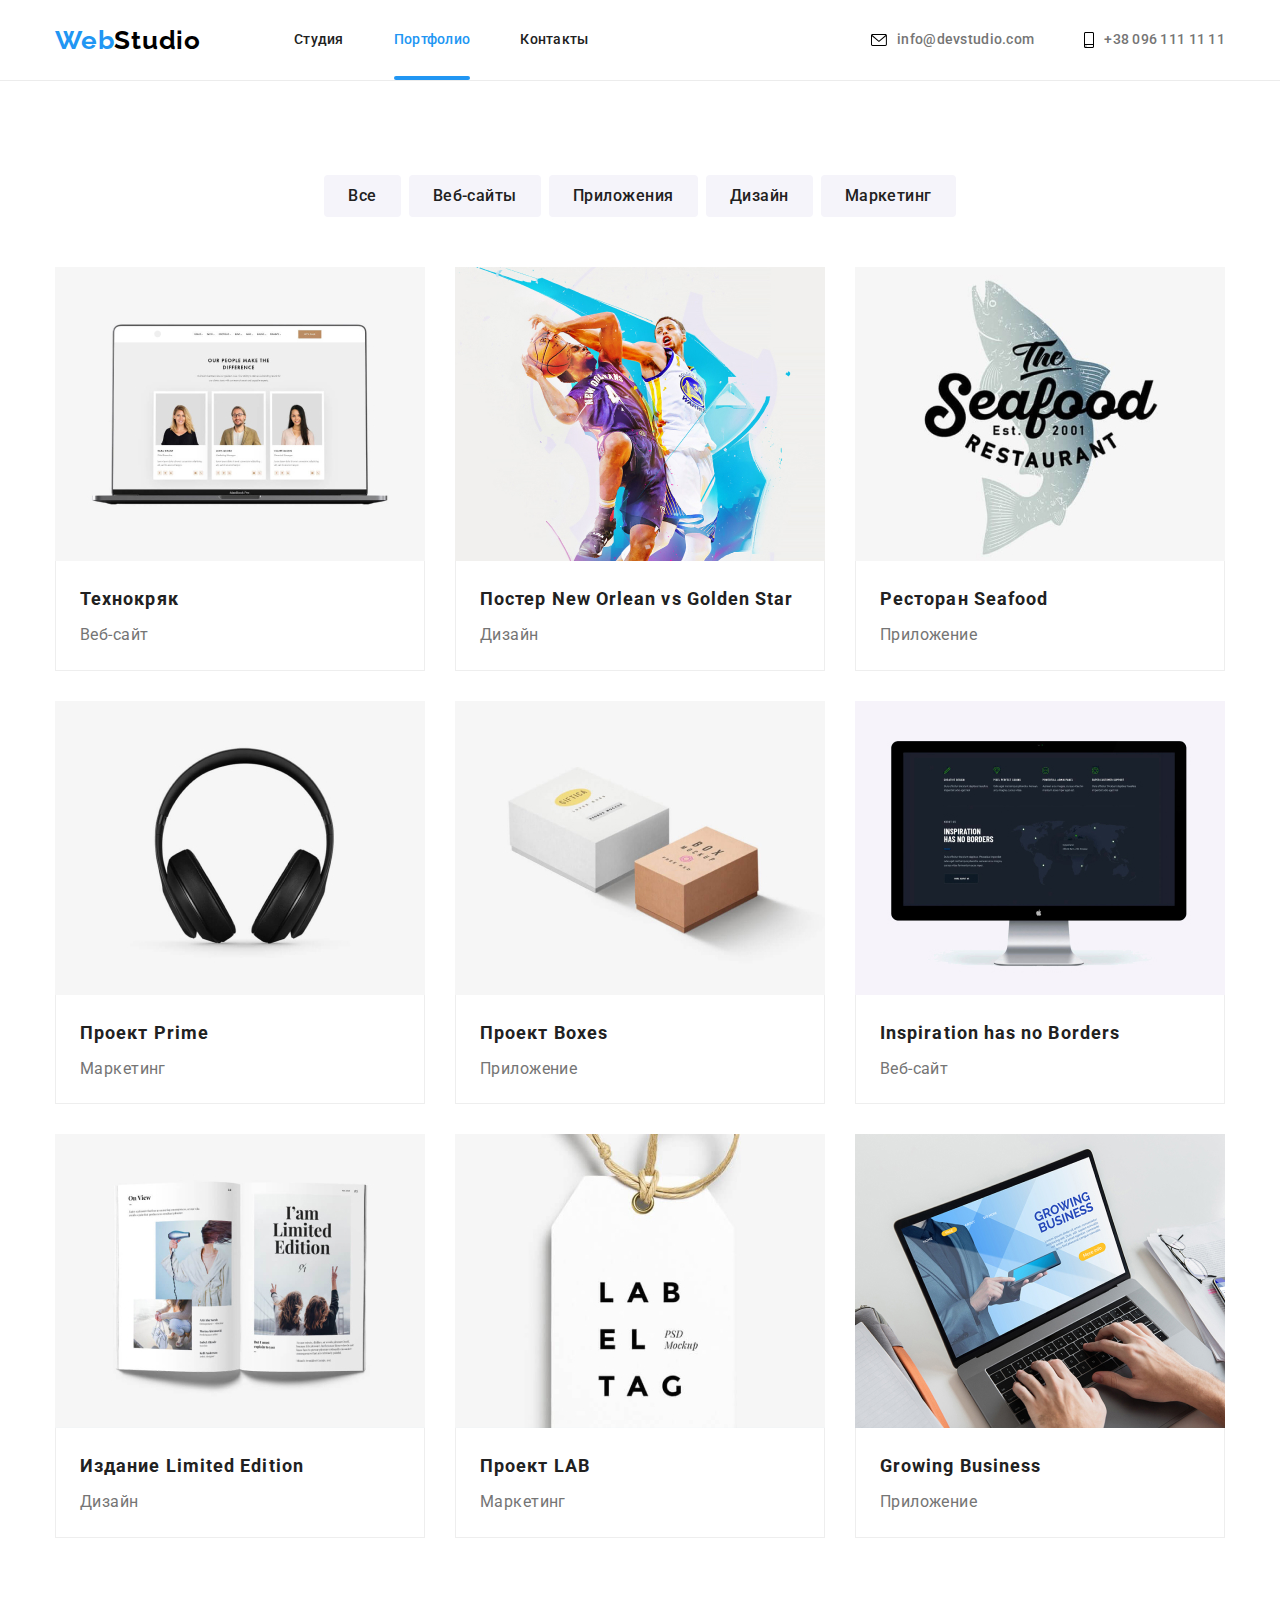
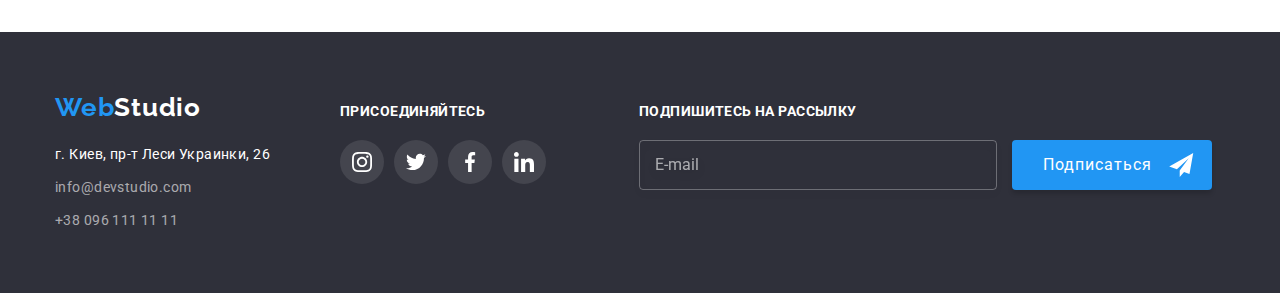
==== portfolio.html @ 23ea7b69 "перенесены файлы 7 дз" ====
<!DOCTYPE html>
    <html lang="ru">
        <head>
            <meta charset="UTF-8">
            <meta http-equiv="X-UA-Compatible" content="IE=edge">
            <meta name="viewport" content="width=device-width, initial-scale=1.0">
            <title>WebStudio</title>
            <link href="https://fonts.googleapis.com/css2?family=Raleway:wght@700&family=Roboto:wght@400;500;700;900&display=swap"
                rel="stylesheet">
            <link rel="stylesheet" href="https://cdnjs.cloudflare.com/ajax/libs/modern-normalize/0.2.0/modern-normalize.min.css">
            <link rel="stylesheet" href="./styles.css">
            <link rel="stylesheet" href="./css/main.min.css">
        </head>
        <body>
            <!-- шапка страницы -->
            <header class="header portfolio">
                <div class="container">
                    <nav class="nav">
                        <a class="logo" lang="en" href="./index.html"> Web<span class="logo--black">Studio</span></a>
                        <ul class="nav__list list">
                            <li class="nav__item">
                                <a class="nav__link" href="./index.html">Студия</a>
                            </li>
                            <li class="nav__item">
                                <a class="nav__link nav__link--current" href="./portfolio.html">Портфолио</a>
                            </li>
                            <li class="nav__item">
                                <a class="nav__link" href="">Контакты</a>
                            </li>
                        </ul>
                    </nav>
                    <ul class="contacts-list list">
                        <li class="contacts-list__item mail">
                            <a class="contacts-list__link" href="mailto:info@devstudio.com">
                                <svg class="icon-envelope" width="16px" height="12px">
                                    <use href="./images/svg/symbol-defs.svg#icon-envelope"></use>
                                </svg>
                                info@devstudio.com
                            </a>
                        </li>
                        <li class="contacts-list__item header-phone tel">
                            <a class="contacts-list__link" href="tel:+380961111111">
                                <svg class="icon-phone" width="10px" height="16px">
                                    <use href="./images/svg/symbol-defs.svg#icon-smartphone"></use>
                                </svg>
                                +38 096 111 11 11
                            </a>
                        </li>
                    </ul>
                </div>
            </header>
            <!-- тело страницы -->
            <main>
                <!-- секция чем мы занимаемся -->
                <section class="section-portfolio section">
                    <div class="container">
                        <h1 class="visually-hidden">Чем мы занимаемся</h1>
                        <ul class="filter-list list">
                            <li class="filter-list__item">
                                <button class="filter-list__button" type="button">Все</button>
                            </li>
                            <li class="filter-list__item">
                                <button class="filter-list__button" type="button">Веб-сайты</button>
                            </li>
                            <li class="filter-list__item">
                                <button class="filter-list__button" type="button">Приложения</button>
                            </li>
                            <li class="filter-list__item">
                                <button class="filter-list__button" type="button">Дизайн</button>
                            </li>
                            <li class="filter-list__item">
                                <button class="filter-list__button" type="button">Маркетинг</button>
                        </ul>
                        <ul class="type-list list">
                            <li class="type-list__item">
                                <a class="type-list__link" href="">
                                    <div class="type-list__card">
                                        <img class="portfolio-img" src="./images/portfolio/img1.jpg" alt="Ноутбук">
                                        <p class="type-list__description">Технокряк это современная площадка распространения коронавируса. Компании используют эту платформу для цифрового шпионажа и атак на защищённые сервера конкурентов.</p>
                                    </div>
                                    <div class="type-list__cover">
                                        <h2 class="type-list__title">Технокряк</h2>
                                        <p class=type-list__text>Веб-сайт</p>
                                    </div>
                                </a>
                            </li>
                            <li class="type-list__item">
                                <a class="type-list__link" href="">
                                    <div class="type-list__card">
                                        <img class="portfolio-img" src="./images/portfolio/img2.jpg" alt="Два человека с баскетбольным мячом">
                                        <p class="type-list__description">Lorem ipsum dolor sit amet consectetur adipisicing elit. Labore, blanditiis!</p>
                                    </div>
                                    <div class="type-list__cover">
                                        <h2 class="type-list__title">Постер <span lang="en">New Orlean vs Golden Star</span></h2>
                                        <p class=type-list__text>Дизайн</p>
                                    </div>
                                </a>
                            </li>
                            <li class="type-list__item">
                                <a class="type-list__link" href="">
                                    <div class="type-list__card">
                                        <img class="portfolio-img" src="./images/portfolio/img3.jpg" alt="Реклама рыбного ресторана">
                                        <p class="type-list__description">Lorem ipsum dolor sit amet consectetur adipisicing elit. Totam, alias?</p>
                                    </div>
                                    <div class="type-list__cover">
                                        <h2 class="type-list__title">Ресторан <span lang="en">Seafood</span></h2>
                                        <p class=type-list__text>Приложение</p>
                                    </div>
                                </a>
                            </li>
                            <li class="type-list__item">
                                <a class="type-list__link" href="">
                                    <div class="type-list__card">
                                        <img class="portfolio-img" src="./images/portfolio/img4.jpg" alt="Музыкальные наушники">
                                        <p class="type-list__description">Lorem ipsum dolor sit amet consectetur adipisicing elit. Eligendi, necessitatibus?</p>
                                    </div>
                                    <div class="type-list__cover">
                                        <h2 class="type-list__title">Проект <span lang="en">Prime</span></h2>
                                        <p class=type-list__text>Маркетинг</p>
                                    </div>
                                </a>
                            </li>
                            <li class="type-list__item">
                                <a class="type-list__link" href="">
                                    <div class="type-list__card">
                                        <img class="portfolio-img" src="./images/portfolio/img5.jpg" alt="Два картонные коробки">
                                        <p class="type-list__description">Lorem ipsum dolor sit amet consectetur adipisicing elit. Iure, repellendus? </p>
                                    </div>
                                    <div class="type-list__cover">
                                        <h2 class="type-list__title">Проект <span lang="en">Boxes</span></h2>
                                        <p class=type-list__text>Приложение</p>
                                    </div>
                                </a>
                            </li>
                            <li class="type-list__item">
                                <a class="type-list__link" href="">
                                    <div class="type-list__card">
                                        <img class="portfolio-img" src="./images/portfolio/img6.jpg" alt="Моноблок">
                                        <p class="type-list__description">Lorem ipsum, dolor sit amet consectetur adipisicing elit. Deleniti, pariatur?</p>
                                    </div>
                                    <div class="type-list__cover">
                                        <h2 class="type-list__title" lang="en">Inspiration has no Borders</h2>
                                        <p class=type-list__text>Веб-сайт</p>
                                    </div>
                                </a>
                            </li>
                            <li class="type-list__item">
                                <a class="type-list__link" href="">
                                    <div class="type-list__card">
                                        <img class="portfolio-img" src="./images/portfolio/img7.jpg" alt="Развернутая книга">
                                        <p class="type-list__description">Lorem ipsum dolor sit amet consectetur adipisicing elit. Odio, molestiae.</p>
                                    </div>
                                    <div class="type-list__cover">
                                        <h2 class="type-list__title">Издание <span lang="en">Limited Edition</span></h2>
                                        <p class=type-list__text>Дизайн</p>
                                    </div>
                                </a>
                            </li>
                            <li class="type-list__item">
                                <a class="type-list__link" href="">
                                    <div class="type-list__card">
                                        <img class="portfolio-img" src="./images/portfolio/img8.jpg" alt="Бирка от одежды">
                                        <p class="type-list__description">Lorem ipsum dolor sit amet consectetur adipisicing elit. Rem, neque?</p>
                                    </div>
                                    <div class="type-list__cover">
                                        <h2 class="type-list__title">Проект <span lang="en">LAB</span></h2>
                                        <p class=type-list__text>Маркетинг</p>
                                    </div>
                                </a>
                            </li>
                            <li class="type-list__item">
                                <a class="type-list__link" href="">
                                    <div class="type-list__card">
                                        <img class="portfolio-img" src="./images/portfolio/img9.jpg" alt="Человек печатает на ноутбуке">
                                        <p class="type-list__description">lorem10</p>
                                    </div>
                                    <div class="type-list__cover">
                                        <h2 class="type-list__title" lang="en">Growing Business</h2>
                                        <p class=type-list__text>Приложение</p>
                                    </div>
                                </a>
                            </li>
                        </ul>
                    </div>
                </section>
            </main>
            <!-- футер -->
            <footer class="footer">
                <div class="container">
                    <div>
                        <a class="footer__logo logo" lang="en" href="./index.html">Web<span class="logo--white">Studio</span></a>
                        <address>
                            <ul class="footer-contacts list">
                                <li class="footer-contacts__item">
                                    <a class="footer-contacts__adress" href="https://goo.gl/maps/Vb78Npx7TWDgtV2aA" target="_blank"
                                        rel="noreferrer noopener">г. Киев, пр-т Леси Украинки, 26</a>
                                </li>
                                <li class="footer-contacts__item">
                                    <a class="footer-contacts__mail" href="mailto:info@devstudio.com">info@devstudio.com</a>
                                </li>
                                <li class="footer-contacts__item">
                                    <a class="footer-contacts__tel" href="tel:+380961111111">+38 096 111 11 11</a>
                                </li>
                            </ul>
                        </address>
                    </div>
                    <div class="footer-sociale">
                        <h2 class="footer-sociale__title title">Присоединяйтесь</h2>
                        <ul class="sociale-list list">
                            <li class="sociale-list__item">
                                <a class="sociale-list__link sociale-list__link--dark" href="">
                                    <svg class="sociale-list__icon sociale-list__icon-white">
                                        <use href="./images/svg/symbol-defs.svg#icon-instagram"></use>
                                    </svg>
                                </a>
                            </li>
                            <li class="sociale-list__item">
                                <a class="sociale-list__link sociale-list__link--dark" href="">
                                    <svg class="sociale-list__icon sociale-list__icon-white">
                                        <use href="./images/svg/symbol-defs.svg#icon-twitter"></use>
                                    </svg>
                                </a>
                            </li>
                            <li class="sociale-list__item">
                                <a class="sociale-list__link sociale-list__link--dark" href="">
                                    <svg class="sociale-list__icon sociale-list__icon-white">
                                        <use href="./images/svg/symbol-defs.svg#icon-facebook"></use>
                                    </svg>
                                </a>
                            </li>
                            <li class="sociale-list__item">
                                <a class="sociale-list__link sociale-list__link--dark" href="">
                                    <svg class="sociale-list__icon sociale-list__icon-white">
                                        <use href="./images/svg/symbol-defs.svg#icon-linkedin"></use>
                                    </svg>
                                </a>
                            </li>
                        </ul>
                    </div>
                    <div class="subscription">
                        <h2 class="subscription__title title">Подпишитесь на рассылку</h2>
                        <form name="subscription__form">
                            <label for="email">
                                <input class="footer__input" type="email" name="email" placeholder="E-mail" />
                            </label>
                            <button class="footer__button" type="submit">Подписаться
                                <svg class="icon-submit width=" 24px" height="24px">
                                    <use href="./images/svg/symbol-defs.svg#icon-send"></use>
                                </svg>
                            </button>
                        </form>
                    </div>
                </div>
            </footer>
        </body>
    </html>
---- css/main.min.css ----
:root{--title-text-color: #212121;--primary-text-color: #757575;--accent-color: #2196f3}.visually-hidden{position:absolute !important;clip:rect(1px 1px 1px 1px);clip:rect(1px, 1px, 1px, 1px);padding:0 !important;border:0 !important;height:1px !important;width:1px !important;overflow:hidden}html{box-sizing:border-box}*,*::before,*::after{box-sizing:border-box}body{font-family:Roboto, sans-serif;font-size:14px;line-height:1.71;letter-spacing:0.03em;color:var(--primary-text-color)}h1,h2,h3,h4,h5,h6,p,ul,ol{margin:0;padding:0}img{display:block}.title{color:var(--title-text-color);font-weight:bold;font-size:36px;line-height:1.16}.list{list-style:none;margin:0;padding:0}.section{padding-top:94px;padding-bottom:94px}.container{width:1200px;padding-right:15px;padding-left:15px;margin:0px auto}.banner__button{font-family:inherit;font-weight:bold;font-size:16px;line-height:1.87;letter-spacing:0.06em;color:#ffffff;background:var(--accent-color);padding:10px 32px;border-radius:4px;display:block;margin-right:auto;margin-left:auto}.sociale-list{display:flex}.sociale-list__item:not(:first-child){margin-left:10px}.sociale-list__icon{width:20px;height:20px;fill:#ffffff}.sociale-list__icon--grey{fill:#afb1b8;transition-property:fill}.sociale-list__link{display:flex;justify-content:center;align-items:center;width:44px;height:44px;border-radius:50%;background:rgba(255,255,255,0.1)}.sociale-list__link--transparent{transition-property:background-color;transition-duration:250ms;transition-timing-function:cubic-bezier(0.4, 0, 0.2, 1)}.sociale-list__link--transparent:hover,.sociale-list__link--transparent:focus{background-color:var(--accent-color)}.sociale-list__link--transparent:hover .sociale-list__icon--grey,.sociale-list__link--transparent:focus .sociale-list__icon--grey{fill:#ffffff}.sociale-list__link--dark{transition-property:background;transition-duration:250ms;transition-timing-function:cubic-bezier(0.4, 0, 0.2, 1)}.sociale-list__link--dark:hover,.sociale-list__link--dark:focus{background:var(--accent-color)}.logo,.logo--white,.logo--black{font-family:Raleway, sans-serif;font-weight:bold;font-size:26px;line-height:1.19;letter-spacing:0.03em;text-decoration:none;margin-left:0px}.logo{color:var(--accent-color)}.logo--white{color:#ffffff}.logo--black{color:#000000}.backdrop{position:fixed;left:0px;top:0px;width:100%;height:100%;background:rgba(0,0,0,0.2);transition-property:opacity, visibility;transition-duration:250ms;transition-timing-function:cubic-bezier(0.4, 0, 0.2, 1)}.backdrop.is-hidden{opacity:0;pointer-events:none;visibility:hidden}.modal{position:absolute;top:50%;left:50%;transform:translate(-50%, -50%);min-width:528px;min-height:581px;background-color:#ffffff;box-shadow:0px 1px 3px rgba(0,0,0,0.12),0px 1px 1px rgba(0,0,0,0.14),0px 2px 1px rgba(0,0,0,0.2);border-radius:4px;padding:40px}.modal__button--close{position:absolute;top:8px;right:8px;display:flex;justify-content:center;align-items:center;width:30px;height:30px;border-radius:50%;border:1px solid rgba(0,0,0,0.1);background-color:transparent;cursor:pointer;transition-property:fill;transition-duration:250ms;transition-timing-function:cubic-bezier(0.4, 0, 0.2, 1)}.modal__button--close:hover,.modal__button--close:focus{fill:var(--accent-color)}.modal-form__wrapper{display:block}.modal-form__head{font-size:20px;font-weight:bold;line-height:1.15;color:#212121;margin-bottom:12px}.modal-form__type{display:block;font-size:12px;line-height:1.16;letter-spacing:0.01em;color:#757575}.modal-form__box{position:relative;display:block;margin-bottom:10px}.modal-form__input{position:relative;display:block;height:40px;width:100%;border:1px solid rgba(33,33,33,0.2);border-radius:4px;padding-left:42px;margin-top:4px;outline:none}.modal-form__input:focus{border-color:var(--accent-color)}.modal-form__link{margin-left:7px}.modal-form__icon{position:absolute;top:50%;left:12px;transform:translateY(-50%);transition-property:fill;transition-duration:250ms;transition-timing-function:cubic-bezier(0.4, 0, 0.2, 1)}.modal-form__contract-link{font-size:14px;line-height:1.71;text-decoration-line:underline;color:var(--accent-color)}.modal-form__feedback{width:100%;height:120px;padding:12px 16px;border:1px solid rgba(33,33,33,0.2);border-radius:4px;outline:none;resize:none;margin-top:4px;transition-property:border-color;transition-duration:250ms;transition-timing-function:cubic-bezier(0.4, 0, 0.2, 1)}.modal-form__feedback::placeholder{font-size:12px;line-height:1.16;letter-spacing:0.01em;color:rgba(117,117,117,0.5)}.modal-form__feedback:focus{border-color:var(--accent-color)}.modal-form__checkbox:checked+.checkbox-box{background-color:var(--accent-color);background-image:url(../images/svg/iconcheck.svg);background-repeat:no-repeat;background-position:center;background-origin:border-box;border-color:transparent}.modal-form__checkbox:checked+.checkbox-box:focus+.checkbox-box{border-color:var(--accent-color)}.checkbox-label{display:flex;align-items:center;margin-bottom:30px;padding-left:14px;font-size:12px;line-height:1.16;letter-spacing:0.01em;color:#757575}.checkbox-box{width:15px;height:15px;border:2px solid #212121;border-radius:2px}.modal__button--submit{display:block;padding:10px 55px;width:200px;height:50px;font-size:16px;line-height:1.87;letter-spacing:0.06em;color:#ffffff;background:#188ce8;box-shadow:0px 4px 4px rgba(0,0,0,0.15);border-radius:4px;outline:none;cursor:pointer;border:transparent;margin:0 auto}.header .container{background-color:#ffffff;display:flex;align-items:center}.nav{display:flex;align-items:center}.nav__list{display:flex;margin-left:93px;justify-content:space-between}.nav__link{display:block;font-weight:500;font-size:14px;line-height:1.14;letter-spacing:0.02em;color:#212121;text-decoration:none;transition-property:color;transition-duration:250ms;transition-timing-function:cubic-bezier(0.4, 0, 0.2, 1);padding-top:32px;padding-bottom:32px}.nav__link:hover,.nav__link:focus{color:var(--accent-color)}.nav__link--current{position:relative;color:var(--accent-color)}.nav__link--current::after{content:"";display:block;position:absolute;width:100%;height:4px;background:var(--accent-color);border-radius:2px;bottom:0}.nav__item:not(:first-child){margin-left:50px}.contacts-list{display:flex;font-weight:500;font-size:14px;line-height:1.14;letter-spacing:0.02em;margin-left:auto}.contacts-list__item:not(:first-child){margin-left:50px}.contacts-list__link{display:flex;align-items:center;color:#757575;text-decoration:none;transition-property:color;transition-duration:250ms;transition-timing-function:cubic-bezier(0.4, 0, 0.2, 1)}.contacts-list__link:hover,.contacts-list__link:focus{color:var(--accent-color)}.contacts-list__link:hover .icon-envelope,.contacts-list__link:hover .icon-envelope,.contacts-list__link:hover .icon-phone,.contacts-list__link:hover .icon-phone,.contacts-list__link:focus .icon-envelope,.contacts-list__link:focus .icon-envelope,.contacts-list__link:focus .icon-phone,.contacts-list__link:focus .icon-phone{fill:var(--accent-color)}.icon-envelope,.icon-phone{margin-right:10px;transition-property:fill;transition-duration:250ms;transition-timing-function:cubic-bezier(0.4, 0, 0.2, 1)}.icon-envelope:hover,.icon-envelope:focus{fill:var(--accent-color)}.icon-phone:hover,.icon-phone:focus{fill:var(--accent-color)}.banner{max-width:1600px;background-color:#2f303a;background-image:linear-gradient(rgba(47,48,58,0.4), rgba(47,48,58,0.4)),url(../images/hero.jpg);background-repeat:no-repeat;background-position:center;background-size:cover;padding:200px 0px;margin-left:auto;margin-right:auto}.banner__title{font-weight:900;font-size:44px;line-height:1.36;text-align:center;letter-spacing:0.06em;text-transform:uppercase;color:#ffffff;margin-bottom:30px;margin-left:auto;margin-right:auto;width:696px}.advantages__title{font-weight:bold;font-size:14px;line-height:1.14;letter-spacing:0.03em;text-transform:uppercase;margin-bottom:10px;color:var(--title-text-color)}.advantages__list{display:flex}.advantages__item{width:270px}.advantages__item:not(:first-child){margin-left:30px}.advantages__icon{display:flex;height:120px;justify-content:center;align-items:center;background:#f5f4fa;border-radius:4px;margin-bottom:30px}.works{padding-top:0px}.works__title{text-align:center;margin-bottom:50px;font-weight:bold;font-size:36px;line-height:1.16;letter-spacing:0.03em}.works-list{display:flex;justify-content:space-between}.works-list__item{position:relative}.works-list__description{position:absolute;width:100%;bottom:0px;font-weight:bold;font-size:14px;line-height:1.14;text-align:center;text-transform:uppercase;color:#ffffff;background:rgba(47,48,58,0.8);padding-top:27px;padding-bottom:27px}.team{background:#f5f4fa}.team__title{text-align:center;margin-bottom:50px;font-weight:bold;font-size:36px;line-height:1.16;letter-spacing:0.03em;color:var(--title-text-color)}.team-list{display:flex;justify-content:space-between}.team-list__item{text-align:center;background:#ffffff;box-shadow:0px 1px 3px rgba(0,0,0,0.12),0px 1px 1px rgba(0,0,0,0.14),0px 2px 1px rgba(0,0,0,0.2);border-radius:0px 0px 4px 4px}.team-list__title{font-weight:500;font-size:16px;line-height:1.18;margin-bottom:10px}.team-list__text{font-size:16px;line-height:1.18;margin-bottom:16px}.team-content{padding:30px 0px}.sociale-list__team{justify-content:center}.clients{background:#ffffff}.clients__title{text-align:center;margin-bottom:50px}.clients-list{display:flex;flex-wrap:wrap;margin-top:-30px;margin-left:-30px}.clients-list__item{flex-basis:calc((100% - 6 * 30px) / 6);margin-top:30px;margin-left:30px}.clients-list__link{display:flex;justify-content:center;align-items:center;width:170px;height:92px;border:1px solid #afb1b8;border-radius:4px;transition-property:border-color;transition-duration:250ms;transition-timing-function:cubic-bezier(0.4, 0, 0.2, 1)}.clients-list__link:hover,.clients-list__link:focus{border-color:var(--accent-color)}.clients-list__link:hover .icon-logo,.clients-list__link:focus .icon-logo{fill:var(--accent-color)}.icon-logo{width:106px;height:60px;fill:#afb1b8;transition-property:fill}.footer{left:0px;background:#2f303a;padding:60px 0px}.footer .container{display:flex;align-items:baseline}.footer__logo{display:inline-block;margin-bottom:20px}.footer__input{width:358px;height:50px;background-color:transparent;padding:15px;border:1px solid rgba(255,255,255,0.3);box-sizing:border-box;filter:drop-shadow(0px 4px 4px rgba(0,0,0,0.15));border-radius:4px;outline:none;color:#ffffff}.footer__input:focus{border-color:var(--accent-color);transition-property:border-color;transition-duration:250ms;transition-timing-function:cubic-bezier(0.4, 0, 0.2, 1)}.footer__input::placeholder{font-size:16px;line-height:1.25;color:rgba(255,255,255,0.6)}.footer__button{display:inline-flex;align-items:center;text-align:center;width:200px;height:50px;font-size:16px;line-height:1.87;letter-spacing:0.06em;padding:10px;padding-left:29px;margin-left:12px;background:var(--accent-color);color:#ffffff;box-shadow:0px 4px 4px rgba(0,0,0,0.15);border-radius:4px;border-color:transparent;cursor:pointer;outline:none}.footer-contacts__item:not(:last-child){margin-bottom:9px}.footer-contacts__adress{color:#ffffff}.footer-contacts__mail,.footer-contacts__tel{color:rgba(255,255,255,0.6)}.footer-contacts__adress,.footer-contacts__mail,.footer-contacts__tel{text-decoration:none;font-style:normal;transition-property:color;transition-duration:250ms;transition-timing-function:cubic-bezier(0.4, 0, 0.2, 1)}.footer-contacts__adress:hover,.footer-contacts__adress:focus,.footer-contacts__mail:hover,.footer-contacts__mail:focus,.footer-contacts__tel:hover,.footer-contacts__tel:focus{color:var(--accent-color)}.footer-sociale{margin-left:70px}.footer-sociale__title{font-size:14px;line-height:1.14;text-transform:uppercase;color:#ffffff;margin-bottom:20px}.subscription{margin-left:93px}.subscription__title{font-size:14px;line-height:1.14;text-transform:uppercase;color:#ffffff;margin-bottom:20px}.icon-submit{margin-left:10px}.portfolio{border-bottom:1px solid #ececec}.portfolio-img{display:block;width:100%}.filter-list{display:flex;justify-content:center;margin-bottom:50px}.filter-list__item:not(:first-child){margin-left:8px}.filter-list__button{font-family:inherit;font-style:normal;font-weight:500;font-size:16px;line-height:1.62;text-align:center;letter-spacing:0.03em;color:#212121;background:#f5f4fa;cursor:pointer;border-radius:4px;border-color:transparent;outline:none;padding:6px 22px;transition-property:background, color, box-shadow;transition-duration:250ms;transition-timing-function:cubic-bezier(0.4, 0, 0.2, 1)}.filter-list__button:hover,.filter-list__button:focus{background:var(--accent-color);color:#ffffff;box-shadow:0px 3px 1px rgba(0,0,0,0.1),0px 1px 2px rgba(0,0,0,0.08),0px 2px 2px rgba(0,0,0,0.12)}.type-list{display:flex;flex-wrap:wrap;margin-top:-30px;margin-left:-30px}.type-list__item{flex-basis:calc((100% - 3 * 30px) / 3);margin-top:30px;margin-left:30px;transition-property:box-shadow;transition-duration:250ms;transition-timing-function:cubic-bezier(0.4, 0, 0.2, 1)}.type-list__item:hover,.type-list__item:focus{box-shadow:0px 3px 1px rgba(0,0,0,0.1),0px 1px 2px rgba(0,0,0,0.08),0px 2px 2px rgba(0,0,0,0.12)}.type-list__item:hover .type-list__description,.type-list__item:hover .type-list__description,.type-list__item:focus .type-list__description,.type-list__item:focus .type-list__description{transform:translateY(0%)}.type-list__link{display:block;color:#757575;text-decoration:none;margin:0;padding:0}.type-list__card{position:relative;overflow:hidden}.type-list__description{position:absolute;top:0;left:0;height:100%;width:100%;overflow:auto;transform:translateY(100%);color:#ffffff;background:rgba(33,150,243,0.9);padding-left:24px;padding-top:63px;padding-right:24px;padding-bottom:63px;font-size:18px;line-height:1.56;transition-property:transform;transition-duration:250ms;transition-timing-function:cubic-bezier(0.4, 0, 0.2, 1)}.type-list__cover{padding-left:24px;padding-right:24px;border-bottom:1px solid #eeeeee;border-right:1px solid #eeeeee;border-left:1px solid #eeeeee;padding-top:20px;padding-bottom:20px}.type-list__title{color:var(--title-text-color);font-weight:bold;font-size:18px;line-height:2;letter-spacing:0.06em;margin-bottom:4px;margin-top:0}.type-list__text{font-size:16px;line-height:1.8;margin-bottom:0;margin-top:0}
/*# sourceMappingURL=main.min.css.map */
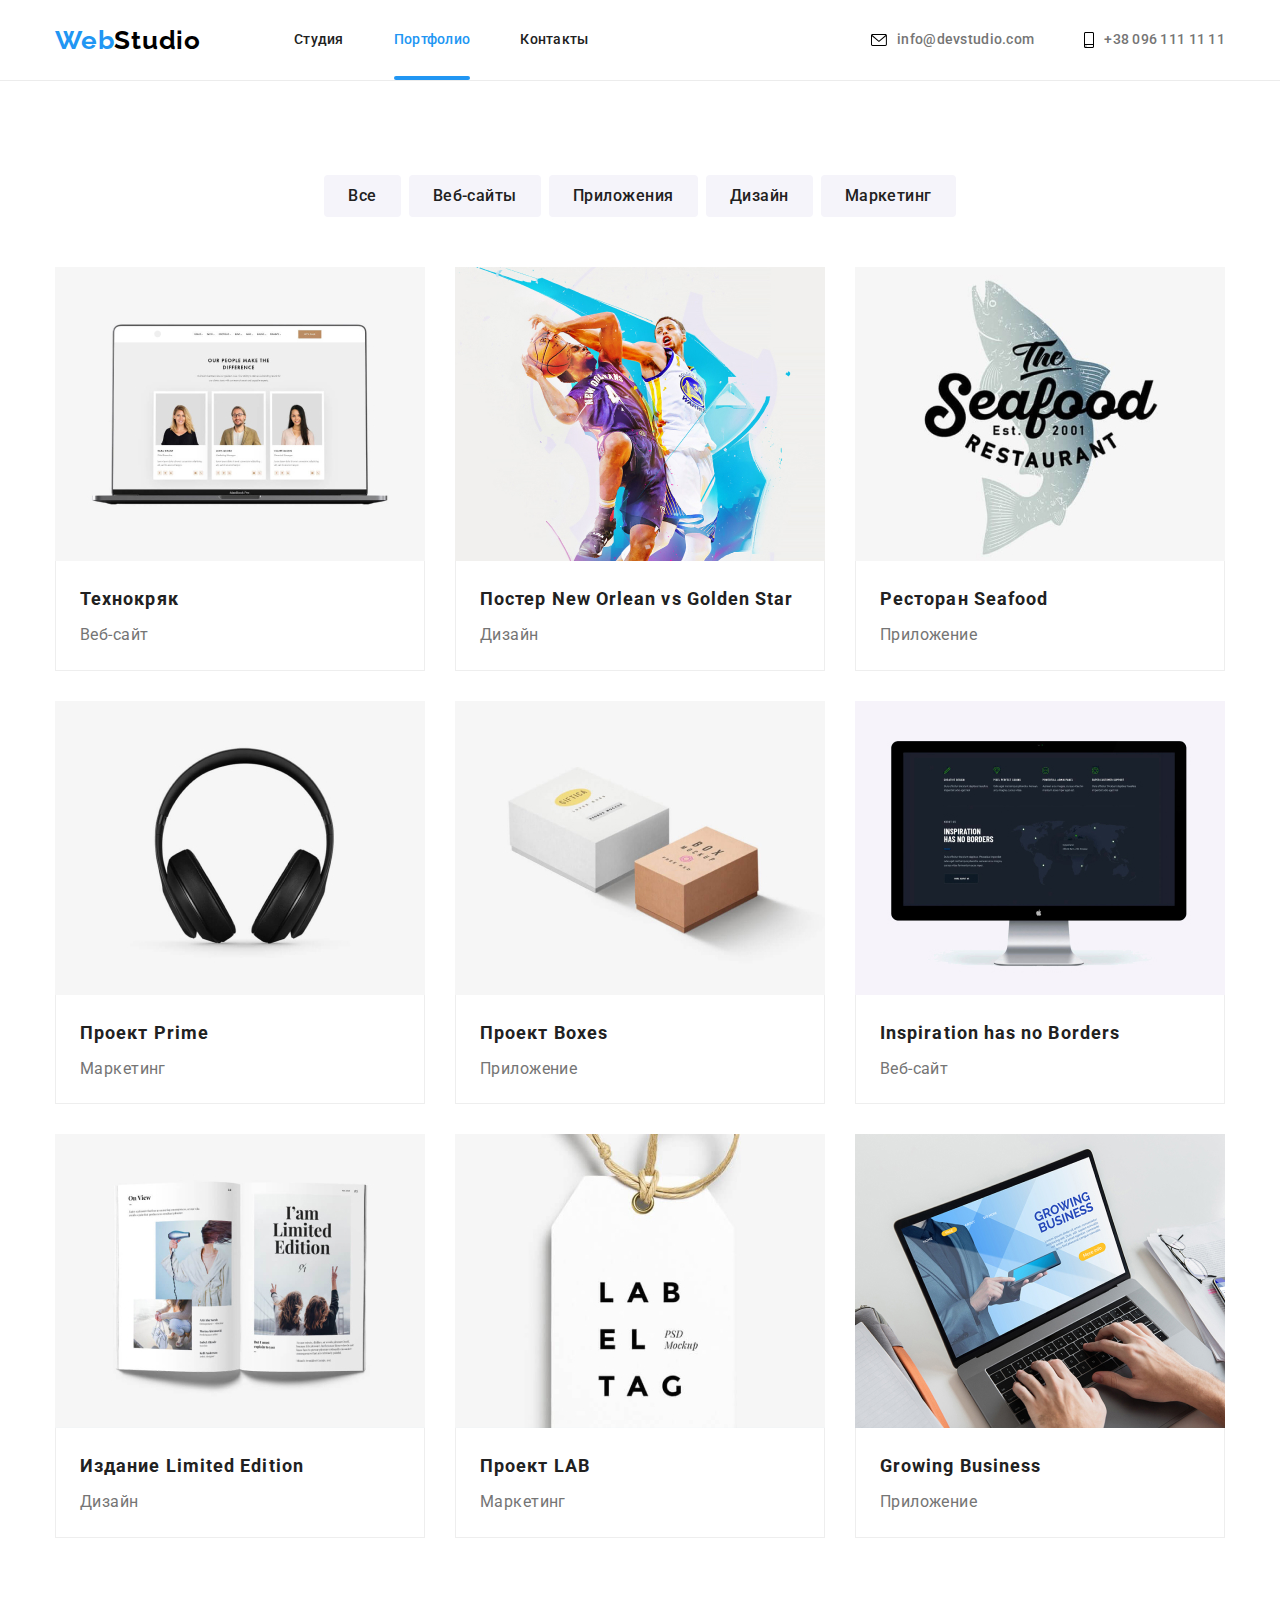
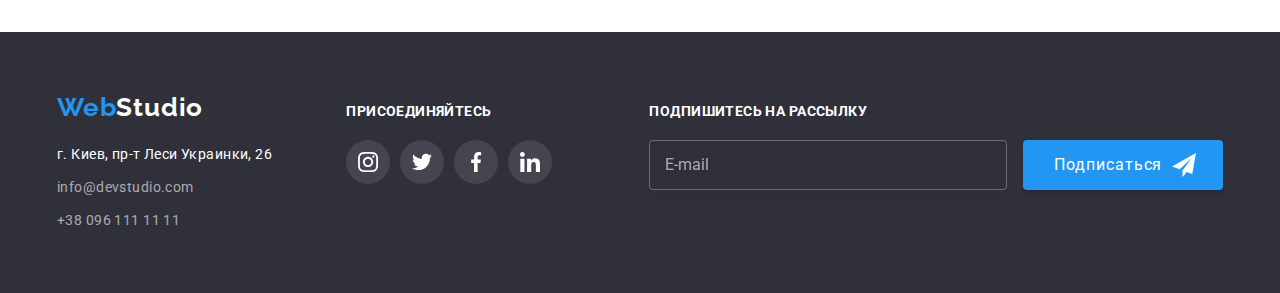
==== commit 7727b3b6: "стилизация мобильной и планшетной версий" ====
--- a/portfolio.html
+++ b/portfolio.html
@@ -8,15 +8,14 @@
             <link href="https://fonts.googleapis.com/css2?family=Raleway:wght@700&family=Roboto:wght@400;500;700;900&display=swap"
                 rel="stylesheet">
             <link rel="stylesheet" href="https://cdnjs.cloudflare.com/ajax/libs/modern-normalize/0.2.0/modern-normalize.min.css">
-            <link rel="stylesheet" href="./styles.css">
             <link rel="stylesheet" href="./css/main.min.css">
         </head>
         <body>
             <!-- шапка страницы -->
             <header class="header portfolio">
                 <div class="container">
+                    <a class="logo" lang="en" href="./index.html"> Web<span class="logo--black">Studio</span></a>
                     <nav class="nav">
-                        <a class="logo" lang="en" href="./index.html"> Web<span class="logo--black">Studio</span></a>
                         <ul class="nav__list list">
                             <li class="nav__item">
                                 <a class="nav__link" href="./index.html">Студия</a>
@@ -29,8 +28,13 @@
                             </li>
                         </ul>
                     </nav>
+                    <button type="button" class="mobile-menu__button">
+                        <svg class="mobile-menu__icon" width="40px" height="40px">
+                            <use href="./images/svg/symbol-defs.svg#icon-burger"></use>
+                        </svg>
+                    </button>
                     <ul class="contacts-list list">
-                        <li class="contacts-list__item mail">
+                        <li class="contacts-list__item">
                             <a class="contacts-list__link" href="mailto:info@devstudio.com">
                                 <svg class="icon-envelope" width="16px" height="12px">
                                     <use href="./images/svg/symbol-defs.svg#icon-envelope"></use>
@@ -38,7 +42,7 @@
                                 info@devstudio.com
                             </a>
                         </li>
-                        <li class="contacts-list__item header-phone tel">
+                        <li class="contacts-list__item">
                             <a class="contacts-list__link" href="tel:+380961111111">
                                 <svg class="icon-phone" width="10px" height="16px">
                                     <use href="./images/svg/symbol-defs.svg#icon-smartphone"></use>
@@ -187,9 +191,9 @@
             <!-- футер -->
             <footer class="footer">
                 <div class="container">
-                    <div>
+                    <div class="footer-address">
                         <a class="footer__logo logo" lang="en" href="./index.html">Web<span class="logo--white">Studio</span></a>
-                        <address>
+                        <address class="footer-address__list">
                             <ul class="footer-contacts list">
                                 <li class="footer-contacts__item">
                                     <a class="footer-contacts__adress" href="https://goo.gl/maps/Vb78Npx7TWDgtV2aA" target="_blank"
@@ -239,12 +243,12 @@
                     </div>
                     <div class="subscription">
                         <h2 class="subscription__title title">Подпишитесь на рассылку</h2>
-                        <form name="subscription__form">
+                        <form name="subscription__form" class="subscription__form">
                             <label for="email">
-                                <input class="footer__input" type="email" name="email" placeholder="E-mail" />
+                                <input class="footer__input" type="email" name="email" id="email" placeholder="E-mail" />
                             </label>
                             <button class="footer__button" type="submit">Подписаться
-                                <svg class="icon-submit width=" 24px" height="24px">
+                                <svg class="icon-submit" width="24px" height="24px">
                                     <use href="./images/svg/symbol-defs.svg#icon-send"></use>
                                 </svg>
                             </button>
--- a/css/main.min.css
+++ b/css/main.min.css
@@ -1,2 +1,2 @@
-:root{--title-text-color: #212121;--primary-text-color: #757575;--accent-color: #2196f3}.visually-hidden{position:absolute !important;clip:rect(1px 1px 1px 1px);clip:rect(1px, 1px, 1px, 1px);padding:0 !important;border:0 !important;height:1px !important;width:1px !important;overflow:hidden}html{box-sizing:border-box}*,*::before,*::after{box-sizing:border-box}body{font-family:Roboto, sans-serif;font-size:14px;line-height:1.71;letter-spacing:0.03em;color:var(--primary-text-color)}h1,h2,h3,h4,h5,h6,p,ul,ol{margin:0;padding:0}img{display:block}.title{color:var(--title-text-color);font-weight:bold;font-size:36px;line-height:1.16}.list{list-style:none;margin:0;padding:0}.section{padding-top:94px;padding-bottom:94px}.container{width:1200px;padding-right:15px;padding-left:15px;margin:0px auto}.banner__button{font-family:inherit;font-weight:bold;font-size:16px;line-height:1.87;letter-spacing:0.06em;color:#ffffff;background:var(--accent-color);padding:10px 32px;border-radius:4px;display:block;margin-right:auto;margin-left:auto}.sociale-list{display:flex}.sociale-list__item:not(:first-child){margin-left:10px}.sociale-list__icon{width:20px;height:20px;fill:#ffffff}.sociale-list__icon--grey{fill:#afb1b8;transition-property:fill}.sociale-list__link{display:flex;justify-content:center;align-items:center;width:44px;height:44px;border-radius:50%;background:rgba(255,255,255,0.1)}.sociale-list__link--transparent{transition-property:background-color;transition-duration:250ms;transition-timing-function:cubic-bezier(0.4, 0, 0.2, 1)}.sociale-list__link--transparent:hover,.sociale-list__link--transparent:focus{background-color:var(--accent-color)}.sociale-list__link--transparent:hover .sociale-list__icon--grey,.sociale-list__link--transparent:focus .sociale-list__icon--grey{fill:#ffffff}.sociale-list__link--dark{transition-property:background;transition-duration:250ms;transition-timing-function:cubic-bezier(0.4, 0, 0.2, 1)}.sociale-list__link--dark:hover,.sociale-list__link--dark:focus{background:var(--accent-color)}.logo,.logo--white,.logo--black{font-family:Raleway, sans-serif;font-weight:bold;font-size:26px;line-height:1.19;letter-spacing:0.03em;text-decoration:none;margin-left:0px}.logo{color:var(--accent-color)}.logo--white{color:#ffffff}.logo--black{color:#000000}.backdrop{position:fixed;left:0px;top:0px;width:100%;height:100%;background:rgba(0,0,0,0.2);transition-property:opacity, visibility;transition-duration:250ms;transition-timing-function:cubic-bezier(0.4, 0, 0.2, 1)}.backdrop.is-hidden{opacity:0;pointer-events:none;visibility:hidden}.modal{position:absolute;top:50%;left:50%;transform:translate(-50%, -50%);min-width:528px;min-height:581px;background-color:#ffffff;box-shadow:0px 1px 3px rgba(0,0,0,0.12),0px 1px 1px rgba(0,0,0,0.14),0px 2px 1px rgba(0,0,0,0.2);border-radius:4px;padding:40px}.modal__button--close{position:absolute;top:8px;right:8px;display:flex;justify-content:center;align-items:center;width:30px;height:30px;border-radius:50%;border:1px solid rgba(0,0,0,0.1);background-color:transparent;cursor:pointer;transition-property:fill;transition-duration:250ms;transition-timing-function:cubic-bezier(0.4, 0, 0.2, 1)}.modal__button--close:hover,.modal__button--close:focus{fill:var(--accent-color)}.modal-form__wrapper{display:block}.modal-form__head{font-size:20px;font-weight:bold;line-height:1.15;color:#212121;margin-bottom:12px}.modal-form__type{display:block;font-size:12px;line-height:1.16;letter-spacing:0.01em;color:#757575}.modal-form__box{position:relative;display:block;margin-bottom:10px}.modal-form__input{position:relative;display:block;height:40px;width:100%;border:1px solid rgba(33,33,33,0.2);border-radius:4px;padding-left:42px;margin-top:4px;outline:none}.modal-form__input:focus{border-color:var(--accent-color)}.modal-form__link{margin-left:7px}.modal-form__icon{position:absolute;top:50%;left:12px;transform:translateY(-50%);transition-property:fill;transition-duration:250ms;transition-timing-function:cubic-bezier(0.4, 0, 0.2, 1)}.modal-form__contract-link{font-size:14px;line-height:1.71;text-decoration-line:underline;color:var(--accent-color)}.modal-form__feedback{width:100%;height:120px;padding:12px 16px;border:1px solid rgba(33,33,33,0.2);border-radius:4px;outline:none;resize:none;margin-top:4px;transition-property:border-color;transition-duration:250ms;transition-timing-function:cubic-bezier(0.4, 0, 0.2, 1)}.modal-form__feedback::placeholder{font-size:12px;line-height:1.16;letter-spacing:0.01em;color:rgba(117,117,117,0.5)}.modal-form__feedback:focus{border-color:var(--accent-color)}.modal-form__checkbox:checked+.checkbox-box{background-color:var(--accent-color);background-image:url(../images/svg/iconcheck.svg);background-repeat:no-repeat;background-position:center;background-origin:border-box;border-color:transparent}.modal-form__checkbox:checked+.checkbox-box:focus+.checkbox-box{border-color:var(--accent-color)}.checkbox-label{display:flex;align-items:center;margin-bottom:30px;padding-left:14px;font-size:12px;line-height:1.16;letter-spacing:0.01em;color:#757575}.checkbox-box{width:15px;height:15px;border:2px solid #212121;border-radius:2px}.modal__button--submit{display:block;padding:10px 55px;width:200px;height:50px;font-size:16px;line-height:1.87;letter-spacing:0.06em;color:#ffffff;background:#188ce8;box-shadow:0px 4px 4px rgba(0,0,0,0.15);border-radius:4px;outline:none;cursor:pointer;border:transparent;margin:0 auto}.header .container{background-color:#ffffff;display:flex;align-items:center}.nav{display:flex;align-items:center}.nav__list{display:flex;margin-left:93px;justify-content:space-between}.nav__link{display:block;font-weight:500;font-size:14px;line-height:1.14;letter-spacing:0.02em;color:#212121;text-decoration:none;transition-property:color;transition-duration:250ms;transition-timing-function:cubic-bezier(0.4, 0, 0.2, 1);padding-top:32px;padding-bottom:32px}.nav__link:hover,.nav__link:focus{color:var(--accent-color)}.nav__link--current{position:relative;color:var(--accent-color)}.nav__link--current::after{content:"";display:block;position:absolute;width:100%;height:4px;background:var(--accent-color);border-radius:2px;bottom:0}.nav__item:not(:first-child){margin-left:50px}.contacts-list{display:flex;font-weight:500;font-size:14px;line-height:1.14;letter-spacing:0.02em;margin-left:auto}.contacts-list__item:not(:first-child){margin-left:50px}.contacts-list__link{display:flex;align-items:center;color:#757575;text-decoration:none;transition-property:color;transition-duration:250ms;transition-timing-function:cubic-bezier(0.4, 0, 0.2, 1)}.contacts-list__link:hover,.contacts-list__link:focus{color:var(--accent-color)}.contacts-list__link:hover .icon-envelope,.contacts-list__link:hover .icon-envelope,.contacts-list__link:hover .icon-phone,.contacts-list__link:hover .icon-phone,.contacts-list__link:focus .icon-envelope,.contacts-list__link:focus .icon-envelope,.contacts-list__link:focus .icon-phone,.contacts-list__link:focus .icon-phone{fill:var(--accent-color)}.icon-envelope,.icon-phone{margin-right:10px;transition-property:fill;transition-duration:250ms;transition-timing-function:cubic-bezier(0.4, 0, 0.2, 1)}.icon-envelope:hover,.icon-envelope:focus{fill:var(--accent-color)}.icon-phone:hover,.icon-phone:focus{fill:var(--accent-color)}.banner{max-width:1600px;background-color:#2f303a;background-image:linear-gradient(rgba(47,48,58,0.4), rgba(47,48,58,0.4)),url(../images/hero.jpg);background-repeat:no-repeat;background-position:center;background-size:cover;padding:200px 0px;margin-left:auto;margin-right:auto}.banner__title{font-weight:900;font-size:44px;line-height:1.36;text-align:center;letter-spacing:0.06em;text-transform:uppercase;color:#ffffff;margin-bottom:30px;margin-left:auto;margin-right:auto;width:696px}.advantages__title{font-weight:bold;font-size:14px;line-height:1.14;letter-spacing:0.03em;text-transform:uppercase;margin-bottom:10px;color:var(--title-text-color)}.advantages__list{display:flex}.advantages__item{width:270px}.advantages__item:not(:first-child){margin-left:30px}.advantages__icon{display:flex;height:120px;justify-content:center;align-items:center;background:#f5f4fa;border-radius:4px;margin-bottom:30px}.works{padding-top:0px}.works__title{text-align:center;margin-bottom:50px;font-weight:bold;font-size:36px;line-height:1.16;letter-spacing:0.03em}.works-list{display:flex;justify-content:space-between}.works-list__item{position:relative}.works-list__description{position:absolute;width:100%;bottom:0px;font-weight:bold;font-size:14px;line-height:1.14;text-align:center;text-transform:uppercase;color:#ffffff;background:rgba(47,48,58,0.8);padding-top:27px;padding-bottom:27px}.team{background:#f5f4fa}.team__title{text-align:center;margin-bottom:50px;font-weight:bold;font-size:36px;line-height:1.16;letter-spacing:0.03em;color:var(--title-text-color)}.team-list{display:flex;justify-content:space-between}.team-list__item{text-align:center;background:#ffffff;box-shadow:0px 1px 3px rgba(0,0,0,0.12),0px 1px 1px rgba(0,0,0,0.14),0px 2px 1px rgba(0,0,0,0.2);border-radius:0px 0px 4px 4px}.team-list__title{font-weight:500;font-size:16px;line-height:1.18;margin-bottom:10px}.team-list__text{font-size:16px;line-height:1.18;margin-bottom:16px}.team-content{padding:30px 0px}.sociale-list__team{justify-content:center}.clients{background:#ffffff}.clients__title{text-align:center;margin-bottom:50px}.clients-list{display:flex;flex-wrap:wrap;margin-top:-30px;margin-left:-30px}.clients-list__item{flex-basis:calc((100% - 6 * 30px) / 6);margin-top:30px;margin-left:30px}.clients-list__link{display:flex;justify-content:center;align-items:center;width:170px;height:92px;border:1px solid #afb1b8;border-radius:4px;transition-property:border-color;transition-duration:250ms;transition-timing-function:cubic-bezier(0.4, 0, 0.2, 1)}.clients-list__link:hover,.clients-list__link:focus{border-color:var(--accent-color)}.clients-list__link:hover .icon-logo,.clients-list__link:focus .icon-logo{fill:var(--accent-color)}.icon-logo{width:106px;height:60px;fill:#afb1b8;transition-property:fill}.footer{left:0px;background:#2f303a;padding:60px 0px}.footer .container{display:flex;align-items:baseline}.footer__logo{display:inline-block;margin-bottom:20px}.footer__input{width:358px;height:50px;background-color:transparent;padding:15px;border:1px solid rgba(255,255,255,0.3);box-sizing:border-box;filter:drop-shadow(0px 4px 4px rgba(0,0,0,0.15));border-radius:4px;outline:none;color:#ffffff}.footer__input:focus{border-color:var(--accent-color);transition-property:border-color;transition-duration:250ms;transition-timing-function:cubic-bezier(0.4, 0, 0.2, 1)}.footer__input::placeholder{font-size:16px;line-height:1.25;color:rgba(255,255,255,0.6)}.footer__button{display:inline-flex;align-items:center;text-align:center;width:200px;height:50px;font-size:16px;line-height:1.87;letter-spacing:0.06em;padding:10px;padding-left:29px;margin-left:12px;background:var(--accent-color);color:#ffffff;box-shadow:0px 4px 4px rgba(0,0,0,0.15);border-radius:4px;border-color:transparent;cursor:pointer;outline:none}.footer-contacts__item:not(:last-child){margin-bottom:9px}.footer-contacts__adress{color:#ffffff}.footer-contacts__mail,.footer-contacts__tel{color:rgba(255,255,255,0.6)}.footer-contacts__adress,.footer-contacts__mail,.footer-contacts__tel{text-decoration:none;font-style:normal;transition-property:color;transition-duration:250ms;transition-timing-function:cubic-bezier(0.4, 0, 0.2, 1)}.footer-contacts__adress:hover,.footer-contacts__adress:focus,.footer-contacts__mail:hover,.footer-contacts__mail:focus,.footer-contacts__tel:hover,.footer-contacts__tel:focus{color:var(--accent-color)}.footer-sociale{margin-left:70px}.footer-sociale__title{font-size:14px;line-height:1.14;text-transform:uppercase;color:#ffffff;margin-bottom:20px}.subscription{margin-left:93px}.subscription__title{font-size:14px;line-height:1.14;text-transform:uppercase;color:#ffffff;margin-bottom:20px}.icon-submit{margin-left:10px}.portfolio{border-bottom:1px solid #ececec}.portfolio-img{display:block;width:100%}.filter-list{display:flex;justify-content:center;margin-bottom:50px}.filter-list__item:not(:first-child){margin-left:8px}.filter-list__button{font-family:inherit;font-style:normal;font-weight:500;font-size:16px;line-height:1.62;text-align:center;letter-spacing:0.03em;color:#212121;background:#f5f4fa;cursor:pointer;border-radius:4px;border-color:transparent;outline:none;padding:6px 22px;transition-property:background, color, box-shadow;transition-duration:250ms;transition-timing-function:cubic-bezier(0.4, 0, 0.2, 1)}.filter-list__button:hover,.filter-list__button:focus{background:var(--accent-color);color:#ffffff;box-shadow:0px 3px 1px rgba(0,0,0,0.1),0px 1px 2px rgba(0,0,0,0.08),0px 2px 2px rgba(0,0,0,0.12)}.type-list{display:flex;flex-wrap:wrap;margin-top:-30px;margin-left:-30px}.type-list__item{flex-basis:calc((100% - 3 * 30px) / 3);margin-top:30px;margin-left:30px;transition-property:box-shadow;transition-duration:250ms;transition-timing-function:cubic-bezier(0.4, 0, 0.2, 1)}.type-list__item:hover,.type-list__item:focus{box-shadow:0px 3px 1px rgba(0,0,0,0.1),0px 1px 2px rgba(0,0,0,0.08),0px 2px 2px rgba(0,0,0,0.12)}.type-list__item:hover .type-list__description,.type-list__item:hover .type-list__description,.type-list__item:focus .type-list__description,.type-list__item:focus .type-list__description{transform:translateY(0%)}.type-list__link{display:block;color:#757575;text-decoration:none;margin:0;padding:0}.type-list__card{position:relative;overflow:hidden}.type-list__description{position:absolute;top:0;left:0;height:100%;width:100%;overflow:auto;transform:translateY(100%);color:#ffffff;background:rgba(33,150,243,0.9);padding-left:24px;padding-top:63px;padding-right:24px;padding-bottom:63px;font-size:18px;line-height:1.56;transition-property:transform;transition-duration:250ms;transition-timing-function:cubic-bezier(0.4, 0, 0.2, 1)}.type-list__cover{padding-left:24px;padding-right:24px;border-bottom:1px solid #eeeeee;border-right:1px solid #eeeeee;border-left:1px solid #eeeeee;padding-top:20px;padding-bottom:20px}.type-list__title{color:var(--title-text-color);font-weight:bold;font-size:18px;line-height:2;letter-spacing:0.06em;margin-bottom:4px;margin-top:0}.type-list__text{font-size:16px;line-height:1.8;margin-bottom:0;margin-top:0}
+:root{--title-text-color: #212121;--primary-text-color: #757575;--accent-color: #2196f3}.visually-hidden{position:absolute !important;clip:rect(1px 1px 1px 1px);clip:rect(1px, 1px, 1px, 1px);padding:0 !important;border:0 !important;height:1px !important;width:1px !important;overflow:hidden}html{box-sizing:border-box}*,*::before,*::after{box-sizing:border-box}body{font-family:Roboto, sans-serif;font-size:14px;line-height:1.71;letter-spacing:0.03em;color:var(--primary-text-color)}h1,h2,h3,h4,h5,h6,p,ul,ol{margin:0;padding:0}img{display:block}.title{color:var(--title-text-color);font-weight:bold;font-size:36px;line-height:1.16}.list{list-style:none;margin:0;padding:0}.section{padding-top:60px;padding-bottom:60px}@media screen and (min-width: 1200px){.section{padding-top:94px;padding-bottom:94px}}.container{padding-left:15px;padding-right:15px}@media screen and (min-width: 480px){.container{width:480px;margin:0 auto}}@media screen and (min-width: 768px){.container{width:768px}}@media screen and (min-width: 1200px){.container{width:1200px}}.banner__button{font-family:inherit;font-weight:bold;font-size:16px;line-height:1.87;letter-spacing:0.06em;color:#ffffff;background:var(--accent-color);padding:10px 32px;border-radius:4px;display:block;margin-right:auto;margin-left:auto}.sociale-list{display:flex}.sociale-list__item:not(:first-child){margin-left:10px}.sociale-list__icon{width:20px;height:20px;fill:#ffffff}.sociale-list__icon--grey{fill:#afb1b8;transition-property:fill}.sociale-list__link{display:flex;justify-content:center;align-items:center;width:44px;height:44px;border-radius:50%;background:rgba(255,255,255,0.1)}.sociale-list__link--transparent{transition-property:background-color;transition-duration:250ms;transition-timing-function:cubic-bezier(0.4, 0, 0.2, 1)}.sociale-list__link--transparent:hover,.sociale-list__link--transparent:focus{background-color:var(--accent-color)}.sociale-list__link--transparent:hover .sociale-list__icon--grey,.sociale-list__link--transparent:focus .sociale-list__icon--grey{fill:#ffffff}.sociale-list__link--dark{transition-property:background;transition-duration:250ms;transition-timing-function:cubic-bezier(0.4, 0, 0.2, 1)}.sociale-list__link--dark:hover,.sociale-list__link--dark:focus{background:var(--accent-color)}.logo,.logo--white,.logo--black{font-family:Raleway, sans-serif;font-weight:bold;font-size:26px;line-height:1.19;letter-spacing:0.03em;text-decoration:none;margin-left:0px}.logo{color:var(--accent-color)}.logo--white{color:#ffffff}.logo--black{color:#000000}.backdrop{position:fixed;left:0px;top:0px;width:100%;height:100%;background:rgba(0,0,0,0.2);transition-property:opacity, visibility;transition-duration:250ms;transition-timing-function:cubic-bezier(0.4, 0, 0.2, 1)}.backdrop.is-hidden{opacity:0;pointer-events:none;visibility:hidden}.modal{position:absolute;top:50%;left:50%;transform:translate(-50%, -50%);min-width:528px;min-height:581px;background-color:#ffffff;box-shadow:0px 1px 3px rgba(0,0,0,0.12),0px 1px 1px rgba(0,0,0,0.14),0px 2px 1px rgba(0,0,0,0.2);border-radius:4px;padding:40px}.modal__button--close{position:absolute;top:8px;right:8px;display:flex;justify-content:center;align-items:center;width:30px;height:30px;border-radius:50%;border:1px solid rgba(0,0,0,0.1);background-color:transparent;cursor:pointer;transition-property:fill;transition-duration:250ms;transition-timing-function:cubic-bezier(0.4, 0, 0.2, 1)}.modal__button--close:hover,.modal__button--close:focus{fill:var(--accent-color)}.modal-form__wrapper{display:block}.modal-form__head{font-size:20px;font-weight:bold;line-height:1.15;color:#212121;margin-bottom:12px}.modal-form__type{display:block;font-size:12px;line-height:1.16;letter-spacing:0.01em;color:#757575}.modal-form__box{position:relative;display:block;margin-bottom:10px}.modal-form__input{position:relative;display:block;height:40px;width:100%;border:1px solid rgba(33,33,33,0.2);border-radius:4px;padding-left:42px;margin-top:4px;outline:none}.modal-form__input:focus{border-color:var(--accent-color)}.modal-form__link{margin-left:7px}.modal-form__icon{position:absolute;top:50%;left:12px;transform:translateY(-50%);transition-property:fill;transition-duration:250ms;transition-timing-function:cubic-bezier(0.4, 0, 0.2, 1)}.modal-form__contract-link{font-size:14px;line-height:1.71;text-decoration-line:underline;color:var(--accent-color)}.modal-form__feedback{width:100%;height:120px;padding:12px 16px;border:1px solid rgba(33,33,33,0.2);border-radius:4px;outline:none;resize:none;margin-top:4px;transition-property:border-color;transition-duration:250ms;transition-timing-function:cubic-bezier(0.4, 0, 0.2, 1)}.modal-form__feedback::placeholder{font-size:12px;line-height:1.16;letter-spacing:0.01em;color:rgba(117,117,117,0.5)}.modal-form__feedback:focus{border-color:var(--accent-color)}.modal-form__checkbox:checked+.checkbox-box{background-color:var(--accent-color);background-image:url(../images/svg/iconcheck.svg);background-repeat:no-repeat;background-position:center;background-origin:border-box;border-color:transparent}.modal-form__checkbox:checked+.checkbox-box:focus+.checkbox-box{border-color:var(--accent-color)}.checkbox-label{display:flex;align-items:center;margin-bottom:30px;padding-left:14px;font-size:12px;line-height:1.16;letter-spacing:0.01em;color:#757575}.checkbox-box{width:15px;height:15px;border:2px solid #212121;border-radius:2px}.modal__button--submit{display:block;padding:10px 55px;width:200px;height:50px;font-size:16px;line-height:1.87;letter-spacing:0.06em;color:#ffffff;background:#188ce8;box-shadow:0px 4px 4px rgba(0,0,0,0.15);border-radius:4px;outline:none;cursor:pointer;border:transparent;margin:0 auto}.header .container{background-color:#ffffff;display:flex;align-items:center}.nav{display:none}@media screen and (min-width: 768px){.nav{display:flex;align-items:center}}.nav__list{display:flex;justify-content:space-between}@media screen and (min-width: 768px){.nav__list{margin-left:88px}}@media screen and (min-width: 1200px){.nav__list{margin-left:93px}}.nav__link{display:block;font-weight:500;font-size:14px;line-height:1.14;letter-spacing:0.02em;color:#212121;text-decoration:none;transition-property:color;transition-duration:250ms;transition-timing-function:cubic-bezier(0.4, 0, 0.2, 1);padding-top:32px;padding-bottom:32px}.nav__link:hover,.nav__link:focus{color:var(--accent-color)}.nav__link--current{position:relative;color:var(--accent-color)}.nav__link--current::after{content:"";display:block;position:absolute;width:100%;height:4px;background:var(--accent-color);border-radius:2px;bottom:0}.nav__item:not(:first-child){margin-left:50px}.contacts-list{display:none;font-weight:500;font-size:14px;line-height:1.14;letter-spacing:0.02em;margin-left:auto}@media screen and (min-width: 768px){.contacts-list{display:block}}@media screen and (min-width: 1200px){.contacts-list{display:flex}}@media screen and (min-width: 1200px){.contacts-list__item:not(:first-child){margin-left:50px}}.contacts-list__link{display:flex;align-items:center;color:#757575;text-decoration:none;transition-property:color;transition-duration:250ms;transition-timing-function:cubic-bezier(0.4, 0, 0.2, 1)}@media screen and (max-width: 1199px){.contacts-list__link{margin-bottom:10px}}.contacts-list__link:hover,.contacts-list__link:focus{color:var(--accent-color)}.contacts-list__link:hover .icon-envelope,.contacts-list__link:hover .icon-envelope,.contacts-list__link:hover .icon-phone,.contacts-list__link:hover .icon-phone,.contacts-list__link:focus .icon-envelope,.contacts-list__link:focus .icon-envelope,.contacts-list__link:focus .icon-phone,.contacts-list__link:focus .icon-phone{fill:var(--accent-color)}.icon-envelope,.icon-phone{margin-right:10px;transition-property:fill;transition-duration:250ms;transition-timing-function:cubic-bezier(0.4, 0, 0.2, 1)}.icon-envelope:hover,.icon-envelope:focus{fill:var(--accent-color)}.icon-phone:hover,.icon-phone:focus{fill:var(--accent-color)}.mobile-menu__button{outline:none;cursor:pointer;background-color:transparent;border:none;margin-left:auto;padding:0;z-index:10}@media screen and (min-width: 768px){.mobile-menu__button{display:none}}.mobile-menu__close{display:none}.mobile-menu__button.is-open .mobile-menu__close{display:block}.mobile-menu__button.is-open .mobile-menu__open{display:none}.mobile-menu{position:fixed;width:100%;height:100%;background-color:#fff;top:0;left:0;transform:translateX(100%)}@media screen and (min-width: 768px){.mobile-menu{display:none}}.mobile-menu.is-open{transform:translateX(0)}.banner{max-width:1600px;background-color:#2f303a;background-image:linear-gradient(rgba(47,48,58,0.4), rgba(47,48,58,0.4)),url(../images/hero.jpg);background-repeat:no-repeat;background-position:center;background-size:cover;padding:200px 0px;margin-left:auto;margin-right:auto}.banner__title{font-weight:900;font-size:44px;line-height:1.36;text-align:center;letter-spacing:0.06em;text-transform:uppercase;color:#ffffff;margin-bottom:30px;margin-left:auto;margin-right:auto;width:696px}.advantages__title{font-weight:bold;font-size:14px;line-height:1.14;letter-spacing:0.03em;text-transform:uppercase;margin-bottom:10px;color:var(--title-text-color)}.advantages__list{display:block}@media screen and (min-width: 768px){.advantages__list{display:flex;flex-wrap:wrap;margin:-15px}}@media screen and (min-width: 1200px){.advantages__list{display:flex}}@media screen and (min-width: 768px){.advantages__item{flex-basis:calc((100% - 60px) / 2);margin:15px}}@media screen and (min-width: 1200px){.advantages__item{flex-basis:calc((100% - 120px) / 4);margin:15px}}@media screen and (max-width: 767px){.advantages__item:not(:first-child){margin-top:30px}}.advantages__icon{display:flex;height:120px;justify-content:center;align-items:center;background:#f5f4fa;border-radius:4px;margin-bottom:30px}.works{display:none}@media screen and (min-width: 1200px){.works{display:flex;padding-top:0px}.works__title{text-align:center;margin-bottom:50px;font-weight:bold;font-size:36px;line-height:1.16;letter-spacing:0.03em}.works-list{display:flex;justify-content:space-between}.works-list__item{position:relative}.works-list__description{position:absolute;width:100%;bottom:0px;font-weight:bold;font-size:14px;line-height:1.14;text-align:center;text-transform:uppercase;color:#ffffff;background:rgba(47,48,58,0.8);padding-top:27px;padding-bottom:27px}}.team{background:#f5f4fa}.team__title{text-align:center;margin-bottom:50px;font-weight:bold;font-size:36px;line-height:1.16;letter-spacing:0.03em;color:var(--title-text-color)}.team-list{display:block}@media screen and (min-width: 768px){.team-list{display:flex;flex-wrap:wrap;margin:-15px}}@media screen and (min-width: 1200px){.team-list{display:flex;justify-content:space-between}}.team-list__item{text-align:center;background:#ffffff;box-shadow:0px 1px 3px rgba(0,0,0,0.12),0px 1px 1px rgba(0,0,0,0.14),0px 2px 1px rgba(0,0,0,0.2);border-radius:0px 0px 4px 4px}@media screen and (min-width: 768px){.team-list__item{flex-basis:calc((100% - 60px) / 2);margin:15px}}@media screen and (min-width: 1200px){.team-list__item{flex-basis:calc((100% - 120px) / 4);margin:15px}}.team-list__title{font-weight:500;font-size:16px;line-height:1.18;margin-bottom:10px}.team-list__text{font-size:16px;line-height:1.18;margin-bottom:16px}.team-content{padding:30px 0px}.sociale-list__team{justify-content:center}.clients{background:#ffffff}.clients__title{text-align:center;margin-bottom:50px}.clients-list{display:flex;flex-wrap:wrap;margin:-15px}@media screen and (max-width: 767px){.clients-list__item{flex-basis:calc((100% - 60px) / 2);margin:15px}}@media screen and (min-width: 768px){.clients-list__item{flex-basis:calc((100% - 90px) / 3);margin:15px}}@media screen and (min-width: 1200px){.clients-list__item{flex-basis:calc((100% - 180px) / 6);margin:15px}}.clients-list__link{display:flex;justify-content:center;align-items:center;height:92px;border:1px solid #afb1b8;border-radius:4px;transition-property:border-color;transition-duration:250ms;transition-timing-function:cubic-bezier(0.4, 0, 0.2, 1)}.clients-list__link:hover,.clients-list__link:focus{border-color:var(--accent-color)}.clients-list__link:hover .icon-logo,.clients-list__link:focus .icon-logo{fill:var(--accent-color)}.icon-logo{width:106px;height:60px;fill:#afb1b8;transition-property:fill}.footer{left:0px;background:#2f303a;padding:60px 0px}.footer .container{text-align:center}@media screen and (min-width: 768px){.footer .container{display:flex;flex-wrap:wrap;align-items:baseline;justify-content:space-around}}@media screen and (min-width: 1200px){.footer .container{display:flex;align-items:baseline;text-align:left}}@media screen and (min-width: 1200px){.footer__logo{display:inline-block;margin-bottom:20px}}.footer__input{width:450px;height:50px;background-color:transparent;padding:15px;border:1px solid rgba(255,255,255,0.3);box-sizing:border-box;filter:drop-shadow(0px 4px 4px rgba(0,0,0,0.15));border-radius:4px;outline:none;color:#ffffff}@media screen and (min-width: 768px){.footer__input{width:358px}}.footer__input:focus{border-color:var(--accent-color);transition-property:border-color;transition-duration:250ms;transition-timing-function:cubic-bezier(0.4, 0, 0.2, 1)}.footer__input::placeholder{font-size:16px;line-height:1.25;color:rgba(255,255,255,0.6)}.footer__button{display:inline-flex;align-items:center;text-align:center;width:200px;height:50px;font-size:16px;line-height:1.87;letter-spacing:0.06em;padding:10px;padding-left:29px;margin-left:12px;background:var(--accent-color);color:#ffffff;box-shadow:0px 4px 4px rgba(0,0,0,0.15);border-radius:4px;border-color:transparent;cursor:pointer;outline:none}.footer-address__list{margin-top:20px}@media screen and (min-width: 1200px){.footer-address__list{margin-top:0}}.footer-contacts__item:not(:last-child){margin-bottom:9px}.footer-contacts__adress{color:#ffffff}.footer-contacts__mail,.footer-contacts__tel{color:rgba(255,255,255,0.6)}.footer-contacts__adress,.footer-contacts__mail,.footer-contacts__tel{text-decoration:none;font-style:normal;transition-property:color;transition-duration:250ms;transition-timing-function:cubic-bezier(0.4, 0, 0.2, 1)}.footer-contacts__adress:hover,.footer-contacts__adress:focus,.footer-contacts__mail:hover,.footer-contacts__mail:focus,.footer-contacts__tel:hover,.footer-contacts__tel:focus{color:var(--accent-color)}.footer-sociale{justify-content:center}@media screen and (min-width: 1200px){.footer-sociale{margin-left:70px}}.footer-sociale__title{font-size:14px;line-height:1.14;text-transform:uppercase;color:#ffffff;margin-bottom:20px;margin-top:60px}@media screen and (min-width: 768px){.footer-sociale__title{margin-top:0}}.footer-sociale .sociale-list{justify-content:center}.subscription{margin-top:60px}@media screen and (min-width: 1200px){.subscription{margin-top:0;margin-left:93px}}.subscription__title{font-size:14px;line-height:1.14;text-transform:uppercase;color:#ffffff;margin-bottom:20px}@media screen and (min-width: 768px) and (max-width: 1199px){.subscription__form{display:flex;flex-direction:column;align-items:center}}.footer__button{margin-top:20px}@media screen and (min-width: 1200px){.footer__button{margin-top:0}}.icon-submit{margin-left:10px}.portfolio{border-bottom:1px solid #ececec}.portfolio-img{display:block;width:100%}.filter-list{display:flex;flex-wrap:wrap;justify-content:start;margin-bottom:40px}@media screen and (min-width: 768px){.filter-list{display:flex;justify-content:center;margin-bottom:50px}}.filter-list__item:not(:last-child){margin-right:8px}@media screen and (max-width: 767px){.filter-list__item:nth-child(n+4){margin-top:15px}}.filter-list__button{font-family:inherit;font-style:normal;font-weight:500;font-size:16px;line-height:1.62;text-align:center;letter-spacing:0.03em;color:#212121;background:#f5f4fa;cursor:pointer;border-radius:4px;border-color:transparent;outline:none;padding:6px 22px;transition-property:background, color, box-shadow;transition-duration:250ms;transition-timing-function:cubic-bezier(0.4, 0, 0.2, 1)}.filter-list__button:hover,.filter-list__button:focus{background:var(--accent-color);color:#ffffff;box-shadow:0px 3px 1px rgba(0,0,0,0.1),0px 1px 2px rgba(0,0,0,0.08),0px 2px 2px rgba(0,0,0,0.12)}.type-list{display:block;margin:-15px}@media screen and (min-width: 768px){.type-list{display:flex;flex-wrap:wrap}}.type-list__item{transition-property:box-shadow;transition-duration:250ms;transition-timing-function:cubic-bezier(0.4, 0, 0.2, 1)}@media screen and (min-width: 768px){.type-list__item{display:flex;flex-wrap:wrap;flex-basis:calc((100% - 60px) / 2);margin:15px}}@media screen and (min-width: 1200px){.type-list__item{flex-basis:calc((100% - 90px) / 3)}}.type-list__item:hover,.type-list__item:focus{box-shadow:0px 3px 1px rgba(0,0,0,0.1),0px 1px 2px rgba(0,0,0,0.08),0px 2px 2px rgba(0,0,0,0.12)}.type-list__item:hover .type-list__description,.type-list__item:hover .type-list__description,.type-list__item:focus .type-list__description,.type-list__item:focus .type-list__description{transform:translateY(0%)}.type-list__link{display:block;color:#757575;text-decoration:none;margin:0;padding:0}.type-list__card{position:relative;overflow:hidden}.type-list__description{position:absolute;top:0;left:0;height:100%;width:100%;overflow:auto;transform:translateY(100%);color:#ffffff;background:rgba(33,150,243,0.9);padding-left:24px;padding-top:63px;padding-right:24px;padding-bottom:63px;font-size:18px;line-height:1.56;transition-property:transform;transition-duration:250ms;transition-timing-function:cubic-bezier(0.4, 0, 0.2, 1)}.type-list__cover{padding-left:24px;padding-right:24px;border-bottom:1px solid #eeeeee;border-right:1px solid #eeeeee;border-left:1px solid #eeeeee;padding-top:20px;padding-bottom:20px}.type-list__title{color:var(--title-text-color);font-weight:bold;font-size:18px;line-height:2;letter-spacing:0.06em;margin-bottom:4px;margin-top:0}.type-list__text{font-size:16px;line-height:1.8;margin-bottom:0;margin-top:0}
 /*# sourceMappingURL=main.min.css.map */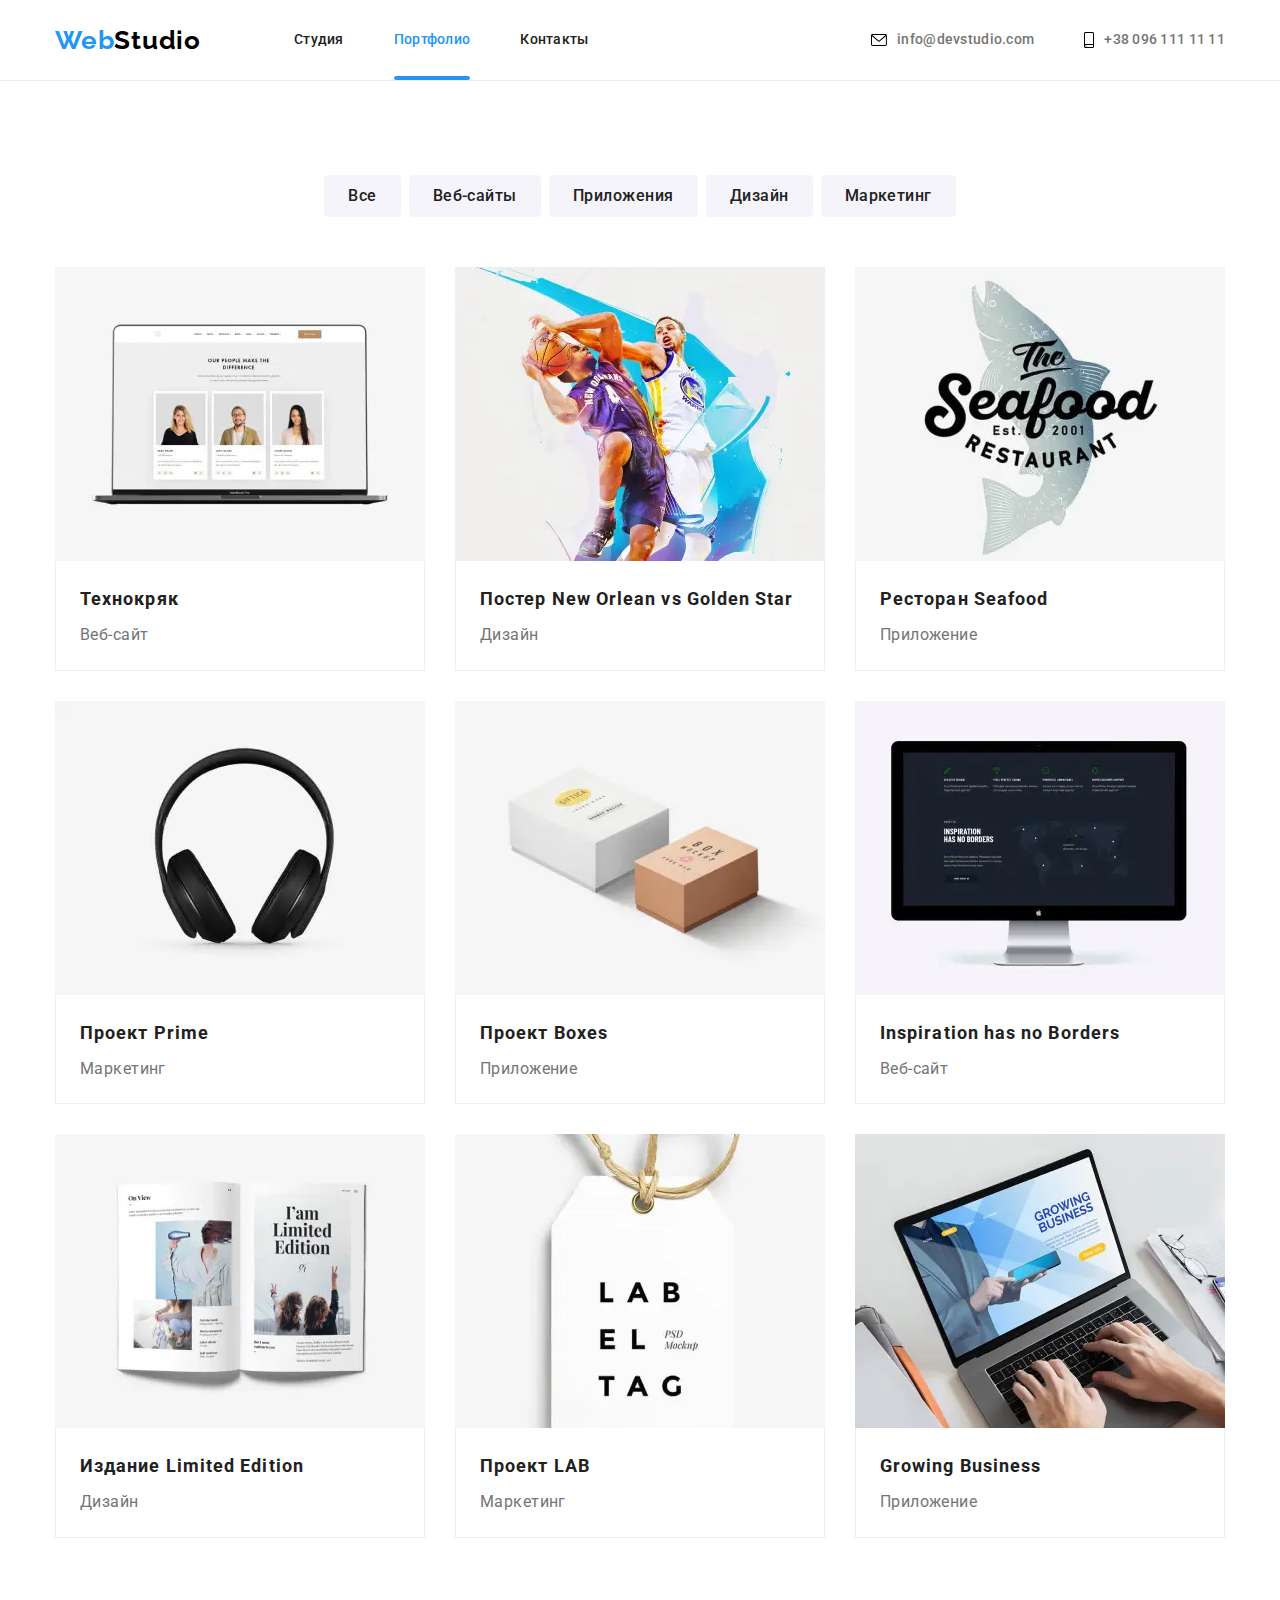
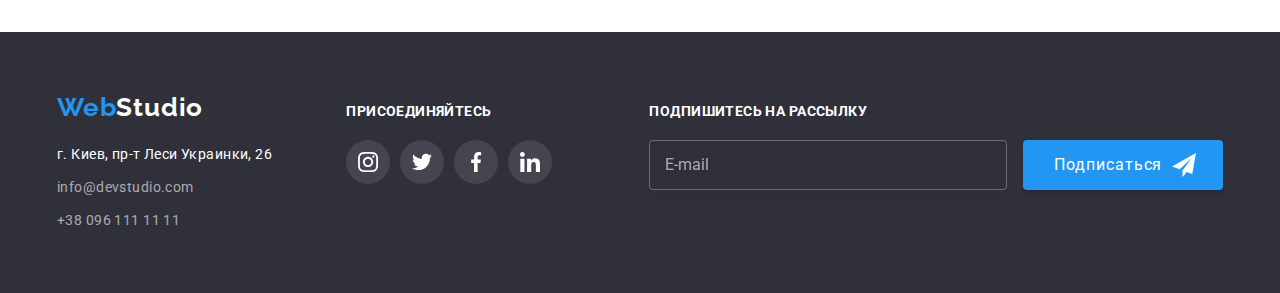
==== commit d6b2ae95: "выполнена адаптивная вёрстка, добавлены отзывчивые изображения" ====
--- a/portfolio.html
+++ b/portfolio.html
@@ -79,7 +79,23 @@
                             <li class="type-list__item">
                                 <a class="type-list__link" href="">
                                     <div class="type-list__card">
-                                        <img class="portfolio-img" src="./images/portfolio/img1.jpg" alt="Ноутбук">
+                                        <picture>
+                                            <source media="(min-width: 1200px)"
+                                                srcset="./images/desktop/project-desk1.webp 1x, ./images/desktop/project-desk1@2x.webp 2x" type="image/webp">
+                                            <source media="(min-width: 1200px)"
+                                                srcset="./images/desktop/project-desk1.jpg 1x, ./images/desktop/project-desk1@2x.jpg 2x" type="image/jpeg">
+                                        
+                                            <source media="(min-width: 768px)"
+                                                srcset="./images/tablet/project-tablet1.webp 1x, ./images/tablet/project-tablet1@2x.webp 2x" type="image/webp">
+                                            <source media="(min-width: 768px)"
+                                                srcset="./images/tablet/project-tablet1.jpg 1x, ./images/tablet/project-tablet1@2x.jpg 2x" type="image/jpeg">
+                                        
+                                            <source media="(max-width: 767px)"
+                                                srcset="./images/mobile/project-mobile1.webp 1x, ./images/mobile/project-mobile1@2x.webp 2x" type="image/webp">
+                                            <source media="(max-width: 767px)"
+                                                srcset="./images/mobile/project-mobile1.jpg 1x, ./images/mobile/project-mobile1@2x.jpg 2x" type="image/jpeg">
+                                            <img class="portfolio-img" src="/images/mobile/project-mobile1.jpg" alt="Ноутбук">
+                                        </picture>
                                         <p class="type-list__description">Технокряк это современная площадка распространения коронавируса. Компании используют эту платформу для цифрового шпионажа и атак на защищённые сервера конкурентов.</p>
                                     </div>
                                     <div class="type-list__cover">
@@ -91,7 +107,23 @@
                             <li class="type-list__item">
                                 <a class="type-list__link" href="">
                                     <div class="type-list__card">
-                                        <img class="portfolio-img" src="./images/portfolio/img2.jpg" alt="Два человека с баскетбольным мячом">
+                                        <picture>
+                                            <source media="(min-width: 1200px)"
+                                                srcset="./images/desktop/project-desk2.webp 1x, ./images/desktop/project-desk2@2x.webp 2x" type="image/webp">
+                                            <source media="(min-width: 1200px)"
+                                                srcset="./images/desktop/project-desk2.jpg 1x, ./images/desktop/project-desk2@2x.jpg 2x" type="image/jpeg">
+                                        
+                                            <source media="(min-width: 768px)"
+                                                srcset="./images/tablet/project-tablet2.webp 1x, ./images/tablet/project-tablet2@2x.webp 2x" type="image/webp">
+                                            <source media="(min-width: 768px)"
+                                                srcset="./images/tablet/project-tablet2.jpg 1x, ./images/tablet/project-tablet2@2x.jpg 2x" type="image/jpeg">
+                                        
+                                            <source media="(max-width: 767px)"
+                                                srcset="./images/mobile/project-mobile2.webp 1x, ./images/mobile/project-mobile2@2x.webp 2x" type="image/webp">
+                                            <source media="(max-width: 767px)"
+                                                srcset="./images/mobile/project-mobile2.jpg 1x, ./images/mobile/project-mobile2@2x.jpg 2x" type="image/jpeg">
+                                            <img class="portfolio-img" src="./images/mobile/project-mobile2.jpg" alt="Два человека с баскетбольным мячом">
+                                        </picture>
                                         <p class="type-list__description">Lorem ipsum dolor sit amet consectetur adipisicing elit. Labore, blanditiis!</p>
                                     </div>
                                     <div class="type-list__cover">
@@ -103,7 +135,23 @@
                             <li class="type-list__item">
                                 <a class="type-list__link" href="">
                                     <div class="type-list__card">
-                                        <img class="portfolio-img" src="./images/portfolio/img3.jpg" alt="Реклама рыбного ресторана">
+                                        <picture>
+                                            <source media="(min-width: 1200px)"
+                                                srcset="./images/desktop/project-desk3.webp 1x, ./images/desktop/project-desk3@2x.webp 2x" type="image/webp">
+                                            <source media="(min-width: 1200px)"
+                                                srcset="./images/desktop/project-desk3.jpg 1x, ./images/desktop/project-desk3@2x.jpg 2x" type="image/jpeg">
+                                        
+                                            <source media="(min-width: 768px)"
+                                                srcset="./images/tablet/project-tablet3.webp 1x, ./images/tablet/project-tablet3@2x.webp 2x" type="image/webp">
+                                            <source media="(min-width: 768px)"
+                                                srcset="./images/tablet/project-tablet3.jpg 1x, ./images/tablet/project-tablet3@2x.jpg 2x" type="image/jpeg">
+                                        
+                                            <source media="(max-width: 767px)"
+                                                srcset="./images/mobile/project-mobile3.webp 1x, ./images/mobile/project-mobile3@2x.webp 2x" type="image/webp">
+                                            <source media="(max-width: 767px)"
+                                                srcset="./images/mobile/project-mobile3.jpg 1x, ./images/mobile/project-mobile3@2x.jpg 2x" type="image/jpeg">
+                                            <img class="portfolio-img" src="../images/mobile/project-mobile3.jpg" alt="Реклама рыбного ресторана">
+                                        </picture>
                                         <p class="type-list__description">Lorem ipsum dolor sit amet consectetur adipisicing elit. Totam, alias?</p>
                                     </div>
                                     <div class="type-list__cover">
@@ -115,7 +163,23 @@
                             <li class="type-list__item">
                                 <a class="type-list__link" href="">
                                     <div class="type-list__card">
-                                        <img class="portfolio-img" src="./images/portfolio/img4.jpg" alt="Музыкальные наушники">
+                                        <picture>
+                                            <source media="(min-width: 1200px)"
+                                                srcset="./images/desktop/project-desk4.webp 1x, ./images/desktop/project-desk4@2x.webp 2x" type="image/webp">
+                                            <source media="(min-width: 1200px)"
+                                                srcset="./images/desktop/project-desk4.jpg 1x, ./images/desktop/project-desk4@2x.jpg 2x" type="image/jpeg">
+                                        
+                                            <source media="(min-width: 768px)"
+                                                srcset="./images/tablet/project-tablet4.webp 1x, ./images/tablet/project-tablet4@2x.webp 2x" type="image/webp">
+                                            <source media="(min-width: 768px)"
+                                                srcset="./images/tablet/project-tablet4.jpg 1x, ./images/tablet/project-tablet4@2x.jpg 2x" type="image/jpeg">
+                                        
+                                            <source media="(max-width: 767px)"
+                                                srcset="./images/mobile/project-mobile4.webp 1x, ./images/mobile/project-mobile4@2x.webp 2x" type="image/webp">
+                                            <source media="(max-width: 767px)"
+                                                srcset="./images/mobile/project-mobile4.jpg 1x, ./images/mobile/project-mobile4@2x.jpg 2x" type="image/jpeg">
+                                            <img class="portfolio-img" src="./images/mobile/project-mobile4.jpg" alt="Музыкальные наушники">
+                                        </picture>
                                         <p class="type-list__description">Lorem ipsum dolor sit amet consectetur adipisicing elit. Eligendi, necessitatibus?</p>
                                     </div>
                                     <div class="type-list__cover">
@@ -127,7 +191,23 @@
                             <li class="type-list__item">
                                 <a class="type-list__link" href="">
                                     <div class="type-list__card">
-                                        <img class="portfolio-img" src="./images/portfolio/img5.jpg" alt="Два картонные коробки">
+                                        <picture>
+                                            <source media="(min-width: 1200px)"
+                                                srcset="./images/desktop/project-desk5.webp 1x, ./images/desktop/project-desk5@2x.webp 2x" type="image/webp">
+                                            <source media="(min-width: 1200px)"
+                                                srcset="./images/desktop/project-desk5.jpg 1x, ./images/desktop/project-desk5@2x.jpg 2x" type="image/jpeg">
+                                        
+                                            <source media="(min-width: 768px)"
+                                                srcset="./images/tablet/project-tablet5.webp 1x, ./images/tablet/project-tablet5@2x.webp 2x" type="image/webp">
+                                            <source media="(min-width: 768px)"
+                                                srcset="./images/tablet/project-tablet5.jpg 1x, ./images/tablet/project-tablet5@2x.jpg 2x" type="image/jpeg">
+                                        
+                                            <source media="(max-width: 767px)"
+                                                srcset="./images/mobile/project-mobile5.webp 1x, ./images/mobile/project-mobile5@2x.webp 2x" type="image/webp">
+                                            <source media="(max-width: 767px)"
+                                                srcset="./images/mobile/project-mobile5.jpg 1x, ./images/mobile/project-mobile5@2x.jpg 2x" type="image/jpeg">
+                                            <img class="portfolio-img" src="./images/mobile/project-mobile5.jpg" alt="Два картонные коробки">
+                                        </picture>
                                         <p class="type-list__description">Lorem ipsum dolor sit amet consectetur adipisicing elit. Iure, repellendus? </p>
                                     </div>
                                     <div class="type-list__cover">
@@ -139,7 +219,23 @@
                             <li class="type-list__item">
                                 <a class="type-list__link" href="">
                                     <div class="type-list__card">
-                                        <img class="portfolio-img" src="./images/portfolio/img6.jpg" alt="Моноблок">
+                                        <picture>
+                                            <source media="(min-width: 1200px)"
+                                                srcset="./images/desktop/project-desk6.webp 1x, ./images/desktop/project-desk6@2x.webp 2x" type="image/webp">
+                                            <source media="(min-width: 1200px)"
+                                                srcset="./images/desktop/project-desk6.jpg 1x, ./images/desktop/project-desk6@2x.jpg 2x" type="image/jpeg">
+                                        
+                                            <source media="(min-width: 768px)"
+                                                srcset="./images/tablet/project-tablet6.webp 1x, ./images/tablet/project-tablet6@2x.webp 2x" type="image/webp">
+                                            <source media="(min-width: 768px)"
+                                                srcset="./images/tablet/project-tablet6.jpg 1x, ./images/tablet/project-tablet6@2x.jpg 2x" type="image/jpeg">
+                                        
+                                            <source media="(max-width: 767px)"
+                                                srcset="./images/mobile/project-mobile6.webp 1x, ./images/mobile/project-mobile6@2x.webp 2x" type="image/webp">
+                                            <source media="(max-width: 767px)"
+                                                srcset="./images/mobile/project-mobile6.jpg 1x, ./images/mobile/project-mobile6@2x.jpg 2x" type="image/jpeg">
+                                            <img class="portfolio-img" src="./images/mobile/project-mobile6.jpg" alt="Моноблок">
+                                        </picture>
                                         <p class="type-list__description">Lorem ipsum, dolor sit amet consectetur adipisicing elit. Deleniti, pariatur?</p>
                                     </div>
                                     <div class="type-list__cover">
@@ -151,7 +247,23 @@
                             <li class="type-list__item">
                                 <a class="type-list__link" href="">
                                     <div class="type-list__card">
-                                        <img class="portfolio-img" src="./images/portfolio/img7.jpg" alt="Развернутая книга">
+                                        <picture>
+                                            <source media="(min-width: 1200px)"
+                                                srcset="./images/desktop/project-desk7.webp 1x, ./images/desktop/project-desk7@2x.webp 2x" type="image/webp">
+                                            <source media="(min-width: 1200px)"
+                                                srcset="./images/desktop/project-desk7.jpg 1x, ./images/desktop/project-desk7@2x.jpg 2x" type="image/jpeg">
+                                        
+                                            <source media="(min-width: 768px)"
+                                                srcset="./images/tablet/project-tablet7.webp 1x, ./images/tablet/project-tablet7@2x.webp 2x" type="image/webp">
+                                            <source media="(min-width: 768px)"
+                                                srcset="./images/tablet/project-tablet7.jpg 1x, ./images/tablet/project-tablet7@2x.jpg 2x" type="image/jpeg">
+                                        
+                                            <source media="(max-width: 767px)"
+                                                srcset="./images/mobile/project-mobile7.webp 1x, ./images/mobile/project-mobile7@2x.webp 2x" type="image/webp">
+                                            <source media="(max-width: 767px)"
+                                                srcset="./images/mobile/project-mobile7.jpg 1x, ./images/mobile/project-mobile7@2x.jpg 2x" type="image/jpeg">
+                                            <img class="portfolio-img" src="./images/mobile/project-mobile7.jpg" alt="Развернутая книга">
+                                        </picture>
                                         <p class="type-list__description">Lorem ipsum dolor sit amet consectetur adipisicing elit. Odio, molestiae.</p>
                                     </div>
                                     <div class="type-list__cover">
@@ -163,7 +275,23 @@
                             <li class="type-list__item">
                                 <a class="type-list__link" href="">
                                     <div class="type-list__card">
-                                        <img class="portfolio-img" src="./images/portfolio/img8.jpg" alt="Бирка от одежды">
+                                        <picture>
+                                            <source media="(min-width: 1200px)"
+                                                srcset="./images/desktop/project-desk8.webp 1x, ./images/desktop/project-desk8@2x.webp 2x" type="image/webp">
+                                            <source media="(min-width: 1200px)"
+                                                srcset="./images/desktop/project-desk8.jpg 1x, ./images/desktop/project-desk8@2x.jpg 2x" type="image/jpeg">
+                                        
+                                            <source media="(min-width: 768px)"
+                                                srcset="./images/tablet/project-tablet8.webp 1x, ./images/tablet/project-tablet8@2x.webp 2x" type="image/webp">
+                                            <source media="(min-width: 768px)"
+                                                srcset="./images/tablet/project-tablet8.jpg 1x, ./images/tablet/project-tablet8@2x.jpg 2x" type="image/jpeg">
+                                        
+                                            <source media="(max-width: 767px)"
+                                                srcset="./images/mobile/project-mobile8.webp 1x, ./images/mobile/project-mobile8@2x.webp 2x" type="image/webp">
+                                            <source media="(max-width: 767px)"
+                                                srcset="./images/mobile/project-mobile8.jpg 1x, ./images/mobile/project-mobile8@2x.jpg 2x" type="image/jpeg">
+                                            <img class="portfolio-img" src="./images/mobile/project-mobile8.jpg" alt="Бирка от одежды">
+                                        </picture>
                                         <p class="type-list__description">Lorem ipsum dolor sit amet consectetur adipisicing elit. Rem, neque?</p>
                                     </div>
                                     <div class="type-list__cover">
@@ -175,7 +303,23 @@
                             <li class="type-list__item">
                                 <a class="type-list__link" href="">
                                     <div class="type-list__card">
-                                        <img class="portfolio-img" src="./images/portfolio/img9.jpg" alt="Человек печатает на ноутбуке">
+                                        <picture>
+                                            <source media="(min-width: 1200px)"
+                                                srcset="./images/desktop/project-desk9.webp 1x, ./images/desktop/project-desk9@2x.webp 2x" type="image/webp">
+                                            <source media="(min-width: 1200px)"
+                                                srcset="./images/desktop/project-desk9.jpg 1x, ./images/desktop/project-desk9@2x.jpg 2x" type="image/jpeg">
+                                        
+                                            <source media="(min-width: 768px)"
+                                                srcset="./images/tablet/project-tablet9.webp 1x, ./images/tablet/project-tablet9@2x.webp 2x" type="image/webp">
+                                            <source media="(min-width: 768px)"
+                                                srcset="./images/tablet/project-tablet9.jpg 1x, ./images/tablet/project-tablet9@2x.jpg 2x" type="image/jpeg">
+                                        
+                                            <source media="(max-width: 767px)"
+                                                srcset="./images/mobile/project-mobile9.webp 1x, ./images/mobile/project-mobile9@2x.webp 2x" type="image/webp">
+                                            <source media="(max-width: 767px)"
+                                                srcset="./images/mobile/project-mobile9.jpg 1x, ./images/mobile/project-mobile9@2x.jpg 2x" type="image/jpeg">
+                                            <img class="portfolio-img" src="./images/mobile/project-mobile9.jpg" alt="Человек печатает на ноутбуке">
+                                        </picture>
                                         <p class="type-list__description">lorem10</p>
                                     </div>
                                     <div class="type-list__cover">
--- a/css/main.min.css
+++ b/css/main.min.css
@@ -1,2 +1,2 @@
-:root{--title-text-color: #212121;--primary-text-color: #757575;--accent-color: #2196f3}.visually-hidden{position:absolute !important;clip:rect(1px 1px 1px 1px);clip:rect(1px, 1px, 1px, 1px);padding:0 !important;border:0 !important;height:1px !important;width:1px !important;overflow:hidden}html{box-sizing:border-box}*,*::before,*::after{box-sizing:border-box}body{font-family:Roboto, sans-serif;font-size:14px;line-height:1.71;letter-spacing:0.03em;color:var(--primary-text-color)}h1,h2,h3,h4,h5,h6,p,ul,ol{margin:0;padding:0}img{display:block}.title{color:var(--title-text-color);font-weight:bold;font-size:36px;line-height:1.16}.list{list-style:none;margin:0;padding:0}.section{padding-top:60px;padding-bottom:60px}@media screen and (min-width: 1200px){.section{padding-top:94px;padding-bottom:94px}}.container{padding-left:15px;padding-right:15px}@media screen and (min-width: 480px){.container{width:480px;margin:0 auto}}@media screen and (min-width: 768px){.container{width:768px}}@media screen and (min-width: 1200px){.container{width:1200px}}.banner__button{font-family:inherit;font-weight:bold;font-size:16px;line-height:1.87;letter-spacing:0.06em;color:#ffffff;background:var(--accent-color);padding:10px 32px;border-radius:4px;display:block;margin-right:auto;margin-left:auto}.sociale-list{display:flex}.sociale-list__item:not(:first-child){margin-left:10px}.sociale-list__icon{width:20px;height:20px;fill:#ffffff}.sociale-list__icon--grey{fill:#afb1b8;transition-property:fill}.sociale-list__link{display:flex;justify-content:center;align-items:center;width:44px;height:44px;border-radius:50%;background:rgba(255,255,255,0.1)}.sociale-list__link--transparent{transition-property:background-color;transition-duration:250ms;transition-timing-function:cubic-bezier(0.4, 0, 0.2, 1)}.sociale-list__link--transparent:hover,.sociale-list__link--transparent:focus{background-color:var(--accent-color)}.sociale-list__link--transparent:hover .sociale-list__icon--grey,.sociale-list__link--transparent:focus .sociale-list__icon--grey{fill:#ffffff}.sociale-list__link--dark{transition-property:background;transition-duration:250ms;transition-timing-function:cubic-bezier(0.4, 0, 0.2, 1)}.sociale-list__link--dark:hover,.sociale-list__link--dark:focus{background:var(--accent-color)}.logo,.logo--white,.logo--black{font-family:Raleway, sans-serif;font-weight:bold;font-size:26px;line-height:1.19;letter-spacing:0.03em;text-decoration:none;margin-left:0px}.logo{color:var(--accent-color)}.logo--white{color:#ffffff}.logo--black{color:#000000}.backdrop{position:fixed;left:0px;top:0px;width:100%;height:100%;background:rgba(0,0,0,0.2);transition-property:opacity, visibility;transition-duration:250ms;transition-timing-function:cubic-bezier(0.4, 0, 0.2, 1)}.backdrop.is-hidden{opacity:0;pointer-events:none;visibility:hidden}.modal{position:absolute;top:50%;left:50%;transform:translate(-50%, -50%);min-width:528px;min-height:581px;background-color:#ffffff;box-shadow:0px 1px 3px rgba(0,0,0,0.12),0px 1px 1px rgba(0,0,0,0.14),0px 2px 1px rgba(0,0,0,0.2);border-radius:4px;padding:40px}.modal__button--close{position:absolute;top:8px;right:8px;display:flex;justify-content:center;align-items:center;width:30px;height:30px;border-radius:50%;border:1px solid rgba(0,0,0,0.1);background-color:transparent;cursor:pointer;transition-property:fill;transition-duration:250ms;transition-timing-function:cubic-bezier(0.4, 0, 0.2, 1)}.modal__button--close:hover,.modal__button--close:focus{fill:var(--accent-color)}.modal-form__wrapper{display:block}.modal-form__head{font-size:20px;font-weight:bold;line-height:1.15;color:#212121;margin-bottom:12px}.modal-form__type{display:block;font-size:12px;line-height:1.16;letter-spacing:0.01em;color:#757575}.modal-form__box{position:relative;display:block;margin-bottom:10px}.modal-form__input{position:relative;display:block;height:40px;width:100%;border:1px solid rgba(33,33,33,0.2);border-radius:4px;padding-left:42px;margin-top:4px;outline:none}.modal-form__input:focus{border-color:var(--accent-color)}.modal-form__link{margin-left:7px}.modal-form__icon{position:absolute;top:50%;left:12px;transform:translateY(-50%);transition-property:fill;transition-duration:250ms;transition-timing-function:cubic-bezier(0.4, 0, 0.2, 1)}.modal-form__contract-link{font-size:14px;line-height:1.71;text-decoration-line:underline;color:var(--accent-color)}.modal-form__feedback{width:100%;height:120px;padding:12px 16px;border:1px solid rgba(33,33,33,0.2);border-radius:4px;outline:none;resize:none;margin-top:4px;transition-property:border-color;transition-duration:250ms;transition-timing-function:cubic-bezier(0.4, 0, 0.2, 1)}.modal-form__feedback::placeholder{font-size:12px;line-height:1.16;letter-spacing:0.01em;color:rgba(117,117,117,0.5)}.modal-form__feedback:focus{border-color:var(--accent-color)}.modal-form__checkbox:checked+.checkbox-box{background-color:var(--accent-color);background-image:url(../images/svg/iconcheck.svg);background-repeat:no-repeat;background-position:center;background-origin:border-box;border-color:transparent}.modal-form__checkbox:checked+.checkbox-box:focus+.checkbox-box{border-color:var(--accent-color)}.checkbox-label{display:flex;align-items:center;margin-bottom:30px;padding-left:14px;font-size:12px;line-height:1.16;letter-spacing:0.01em;color:#757575}.checkbox-box{width:15px;height:15px;border:2px solid #212121;border-radius:2px}.modal__button--submit{display:block;padding:10px 55px;width:200px;height:50px;font-size:16px;line-height:1.87;letter-spacing:0.06em;color:#ffffff;background:#188ce8;box-shadow:0px 4px 4px rgba(0,0,0,0.15);border-radius:4px;outline:none;cursor:pointer;border:transparent;margin:0 auto}.header .container{background-color:#ffffff;display:flex;align-items:center}.nav{display:none}@media screen and (min-width: 768px){.nav{display:flex;align-items:center}}.nav__list{display:flex;justify-content:space-between}@media screen and (min-width: 768px){.nav__list{margin-left:88px}}@media screen and (min-width: 1200px){.nav__list{margin-left:93px}}.nav__link{display:block;font-weight:500;font-size:14px;line-height:1.14;letter-spacing:0.02em;color:#212121;text-decoration:none;transition-property:color;transition-duration:250ms;transition-timing-function:cubic-bezier(0.4, 0, 0.2, 1);padding-top:32px;padding-bottom:32px}.nav__link:hover,.nav__link:focus{color:var(--accent-color)}.nav__link--current{position:relative;color:var(--accent-color)}.nav__link--current::after{content:"";display:block;position:absolute;width:100%;height:4px;background:var(--accent-color);border-radius:2px;bottom:0}.nav__item:not(:first-child){margin-left:50px}.contacts-list{display:none;font-weight:500;font-size:14px;line-height:1.14;letter-spacing:0.02em;margin-left:auto}@media screen and (min-width: 768px){.contacts-list{display:block}}@media screen and (min-width: 1200px){.contacts-list{display:flex}}@media screen and (min-width: 1200px){.contacts-list__item:not(:first-child){margin-left:50px}}.contacts-list__link{display:flex;align-items:center;color:#757575;text-decoration:none;transition-property:color;transition-duration:250ms;transition-timing-function:cubic-bezier(0.4, 0, 0.2, 1)}@media screen and (max-width: 1199px){.contacts-list__link{margin-bottom:10px}}.contacts-list__link:hover,.contacts-list__link:focus{color:var(--accent-color)}.contacts-list__link:hover .icon-envelope,.contacts-list__link:hover .icon-envelope,.contacts-list__link:hover .icon-phone,.contacts-list__link:hover .icon-phone,.contacts-list__link:focus .icon-envelope,.contacts-list__link:focus .icon-envelope,.contacts-list__link:focus .icon-phone,.contacts-list__link:focus .icon-phone{fill:var(--accent-color)}.icon-envelope,.icon-phone{margin-right:10px;transition-property:fill;transition-duration:250ms;transition-timing-function:cubic-bezier(0.4, 0, 0.2, 1)}.icon-envelope:hover,.icon-envelope:focus{fill:var(--accent-color)}.icon-phone:hover,.icon-phone:focus{fill:var(--accent-color)}.mobile-menu__button{outline:none;cursor:pointer;background-color:transparent;border:none;margin-left:auto;padding:0;z-index:10}@media screen and (min-width: 768px){.mobile-menu__button{display:none}}.mobile-menu__close{display:none}.mobile-menu__button.is-open .mobile-menu__close{display:block}.mobile-menu__button.is-open .mobile-menu__open{display:none}.mobile-menu{position:fixed;width:100%;height:100%;background-color:#fff;top:0;left:0;transform:translateX(100%)}@media screen and (min-width: 768px){.mobile-menu{display:none}}.mobile-menu.is-open{transform:translateX(0)}.banner{max-width:1600px;background-color:#2f303a;background-image:linear-gradient(rgba(47,48,58,0.4), rgba(47,48,58,0.4)),url(../images/hero.jpg);background-repeat:no-repeat;background-position:center;background-size:cover;padding:200px 0px;margin-left:auto;margin-right:auto}.banner__title{font-weight:900;font-size:44px;line-height:1.36;text-align:center;letter-spacing:0.06em;text-transform:uppercase;color:#ffffff;margin-bottom:30px;margin-left:auto;margin-right:auto;width:696px}.advantages__title{font-weight:bold;font-size:14px;line-height:1.14;letter-spacing:0.03em;text-transform:uppercase;margin-bottom:10px;color:var(--title-text-color)}.advantages__list{display:block}@media screen and (min-width: 768px){.advantages__list{display:flex;flex-wrap:wrap;margin:-15px}}@media screen and (min-width: 1200px){.advantages__list{display:flex}}@media screen and (min-width: 768px){.advantages__item{flex-basis:calc((100% - 60px) / 2);margin:15px}}@media screen and (min-width: 1200px){.advantages__item{flex-basis:calc((100% - 120px) / 4);margin:15px}}@media screen and (max-width: 767px){.advantages__item:not(:first-child){margin-top:30px}}.advantages__icon{display:flex;height:120px;justify-content:center;align-items:center;background:#f5f4fa;border-radius:4px;margin-bottom:30px}.works{display:none}@media screen and (min-width: 1200px){.works{display:flex;padding-top:0px}.works__title{text-align:center;margin-bottom:50px;font-weight:bold;font-size:36px;line-height:1.16;letter-spacing:0.03em}.works-list{display:flex;justify-content:space-between}.works-list__item{position:relative}.works-list__description{position:absolute;width:100%;bottom:0px;font-weight:bold;font-size:14px;line-height:1.14;text-align:center;text-transform:uppercase;color:#ffffff;background:rgba(47,48,58,0.8);padding-top:27px;padding-bottom:27px}}.team{background:#f5f4fa}.team__title{text-align:center;margin-bottom:50px;font-weight:bold;font-size:36px;line-height:1.16;letter-spacing:0.03em;color:var(--title-text-color)}.team-list{display:block}@media screen and (min-width: 768px){.team-list{display:flex;flex-wrap:wrap;margin:-15px}}@media screen and (min-width: 1200px){.team-list{display:flex;justify-content:space-between}}.team-list__item{text-align:center;background:#ffffff;box-shadow:0px 1px 3px rgba(0,0,0,0.12),0px 1px 1px rgba(0,0,0,0.14),0px 2px 1px rgba(0,0,0,0.2);border-radius:0px 0px 4px 4px}@media screen and (min-width: 768px){.team-list__item{flex-basis:calc((100% - 60px) / 2);margin:15px}}@media screen and (min-width: 1200px){.team-list__item{flex-basis:calc((100% - 120px) / 4);margin:15px}}.team-list__title{font-weight:500;font-size:16px;line-height:1.18;margin-bottom:10px}.team-list__text{font-size:16px;line-height:1.18;margin-bottom:16px}.team-content{padding:30px 0px}.sociale-list__team{justify-content:center}.clients{background:#ffffff}.clients__title{text-align:center;margin-bottom:50px}.clients-list{display:flex;flex-wrap:wrap;margin:-15px}@media screen and (max-width: 767px){.clients-list__item{flex-basis:calc((100% - 60px) / 2);margin:15px}}@media screen and (min-width: 768px){.clients-list__item{flex-basis:calc((100% - 90px) / 3);margin:15px}}@media screen and (min-width: 1200px){.clients-list__item{flex-basis:calc((100% - 180px) / 6);margin:15px}}.clients-list__link{display:flex;justify-content:center;align-items:center;height:92px;border:1px solid #afb1b8;border-radius:4px;transition-property:border-color;transition-duration:250ms;transition-timing-function:cubic-bezier(0.4, 0, 0.2, 1)}.clients-list__link:hover,.clients-list__link:focus{border-color:var(--accent-color)}.clients-list__link:hover .icon-logo,.clients-list__link:focus .icon-logo{fill:var(--accent-color)}.icon-logo{width:106px;height:60px;fill:#afb1b8;transition-property:fill}.footer{left:0px;background:#2f303a;padding:60px 0px}.footer .container{text-align:center}@media screen and (min-width: 768px){.footer .container{display:flex;flex-wrap:wrap;align-items:baseline;justify-content:space-around}}@media screen and (min-width: 1200px){.footer .container{display:flex;align-items:baseline;text-align:left}}@media screen and (min-width: 1200px){.footer__logo{display:inline-block;margin-bottom:20px}}.footer__input{width:450px;height:50px;background-color:transparent;padding:15px;border:1px solid rgba(255,255,255,0.3);box-sizing:border-box;filter:drop-shadow(0px 4px 4px rgba(0,0,0,0.15));border-radius:4px;outline:none;color:#ffffff}@media screen and (min-width: 768px){.footer__input{width:358px}}.footer__input:focus{border-color:var(--accent-color);transition-property:border-color;transition-duration:250ms;transition-timing-function:cubic-bezier(0.4, 0, 0.2, 1)}.footer__input::placeholder{font-size:16px;line-height:1.25;color:rgba(255,255,255,0.6)}.footer__button{display:inline-flex;align-items:center;text-align:center;width:200px;height:50px;font-size:16px;line-height:1.87;letter-spacing:0.06em;padding:10px;padding-left:29px;margin-left:12px;background:var(--accent-color);color:#ffffff;box-shadow:0px 4px 4px rgba(0,0,0,0.15);border-radius:4px;border-color:transparent;cursor:pointer;outline:none}.footer-address__list{margin-top:20px}@media screen and (min-width: 1200px){.footer-address__list{margin-top:0}}.footer-contacts__item:not(:last-child){margin-bottom:9px}.footer-contacts__adress{color:#ffffff}.footer-contacts__mail,.footer-contacts__tel{color:rgba(255,255,255,0.6)}.footer-contacts__adress,.footer-contacts__mail,.footer-contacts__tel{text-decoration:none;font-style:normal;transition-property:color;transition-duration:250ms;transition-timing-function:cubic-bezier(0.4, 0, 0.2, 1)}.footer-contacts__adress:hover,.footer-contacts__adress:focus,.footer-contacts__mail:hover,.footer-contacts__mail:focus,.footer-contacts__tel:hover,.footer-contacts__tel:focus{color:var(--accent-color)}.footer-sociale{justify-content:center}@media screen and (min-width: 1200px){.footer-sociale{margin-left:70px}}.footer-sociale__title{font-size:14px;line-height:1.14;text-transform:uppercase;color:#ffffff;margin-bottom:20px;margin-top:60px}@media screen and (min-width: 768px){.footer-sociale__title{margin-top:0}}.footer-sociale .sociale-list{justify-content:center}.subscription{margin-top:60px}@media screen and (min-width: 1200px){.subscription{margin-top:0;margin-left:93px}}.subscription__title{font-size:14px;line-height:1.14;text-transform:uppercase;color:#ffffff;margin-bottom:20px}@media screen and (min-width: 768px) and (max-width: 1199px){.subscription__form{display:flex;flex-direction:column;align-items:center}}.footer__button{margin-top:20px}@media screen and (min-width: 1200px){.footer__button{margin-top:0}}.icon-submit{margin-left:10px}.portfolio{border-bottom:1px solid #ececec}.portfolio-img{display:block;width:100%}.filter-list{display:flex;flex-wrap:wrap;justify-content:start;margin-bottom:40px}@media screen and (min-width: 768px){.filter-list{display:flex;justify-content:center;margin-bottom:50px}}.filter-list__item:not(:last-child){margin-right:8px}@media screen and (max-width: 767px){.filter-list__item:nth-child(n+4){margin-top:15px}}.filter-list__button{font-family:inherit;font-style:normal;font-weight:500;font-size:16px;line-height:1.62;text-align:center;letter-spacing:0.03em;color:#212121;background:#f5f4fa;cursor:pointer;border-radius:4px;border-color:transparent;outline:none;padding:6px 22px;transition-property:background, color, box-shadow;transition-duration:250ms;transition-timing-function:cubic-bezier(0.4, 0, 0.2, 1)}.filter-list__button:hover,.filter-list__button:focus{background:var(--accent-color);color:#ffffff;box-shadow:0px 3px 1px rgba(0,0,0,0.1),0px 1px 2px rgba(0,0,0,0.08),0px 2px 2px rgba(0,0,0,0.12)}.type-list{display:block;margin:-15px}@media screen and (min-width: 768px){.type-list{display:flex;flex-wrap:wrap}}.type-list__item{transition-property:box-shadow;transition-duration:250ms;transition-timing-function:cubic-bezier(0.4, 0, 0.2, 1)}@media screen and (min-width: 768px){.type-list__item{display:flex;flex-wrap:wrap;flex-basis:calc((100% - 60px) / 2);margin:15px}}@media screen and (min-width: 1200px){.type-list__item{flex-basis:calc((100% - 90px) / 3)}}.type-list__item:hover,.type-list__item:focus{box-shadow:0px 3px 1px rgba(0,0,0,0.1),0px 1px 2px rgba(0,0,0,0.08),0px 2px 2px rgba(0,0,0,0.12)}.type-list__item:hover .type-list__description,.type-list__item:hover .type-list__description,.type-list__item:focus .type-list__description,.type-list__item:focus .type-list__description{transform:translateY(0%)}.type-list__link{display:block;color:#757575;text-decoration:none;margin:0;padding:0}.type-list__card{position:relative;overflow:hidden}.type-list__description{position:absolute;top:0;left:0;height:100%;width:100%;overflow:auto;transform:translateY(100%);color:#ffffff;background:rgba(33,150,243,0.9);padding-left:24px;padding-top:63px;padding-right:24px;padding-bottom:63px;font-size:18px;line-height:1.56;transition-property:transform;transition-duration:250ms;transition-timing-function:cubic-bezier(0.4, 0, 0.2, 1)}.type-list__cover{padding-left:24px;padding-right:24px;border-bottom:1px solid #eeeeee;border-right:1px solid #eeeeee;border-left:1px solid #eeeeee;padding-top:20px;padding-bottom:20px}.type-list__title{color:var(--title-text-color);font-weight:bold;font-size:18px;line-height:2;letter-spacing:0.06em;margin-bottom:4px;margin-top:0}.type-list__text{font-size:16px;line-height:1.8;margin-bottom:0;margin-top:0}
+:root{--title-text-color: #212121;--primary-text-color: #757575;--accent-color: #2196f3}.visually-hidden{position:absolute !important;clip:rect(1px 1px 1px 1px);clip:rect(1px, 1px, 1px, 1px);padding:0 !important;border:0 !important;height:1px !important;width:1px !important;overflow:hidden}html{box-sizing:border-box}*,*::before,*::after{box-sizing:border-box}body{font-family:Roboto, sans-serif;font-size:14px;line-height:1.71;letter-spacing:0.03em;color:var(--primary-text-color)}h1,h2,h3,h4,h5,h6,p,ul,ol{margin:0;padding:0}img{display:block}.title{color:var(--title-text-color);font-weight:bold;font-size:36px;line-height:1.16}.list{list-style:none;margin:0;padding:0}.section{padding-top:60px;padding-bottom:60px}@media screen and (min-width: 1200px){.section{padding-top:94px;padding-bottom:94px}}.container{padding-left:15px;padding-right:15px}@media screen and (min-width: 480px){.container{width:480px;margin:0 auto}}@media screen and (min-width: 768px){.container{width:768px}}@media screen and (min-width: 1200px){.container{width:1200px}}.banner__button{font-family:inherit;font-weight:bold;font-size:16px;line-height:1.87;letter-spacing:0.06em;color:#ffffff;background:var(--accent-color);padding:10px 32px;border-radius:4px;display:block;margin-right:auto;margin-left:auto}.sociale-list{display:flex}.sociale-list__item:not(:first-child){margin-left:10px}.sociale-list__icon{width:20px;height:20px;fill:#ffffff}.sociale-list__icon--grey{fill:#afb1b8;transition-property:fill}.sociale-list__link{display:flex;justify-content:center;align-items:center;width:44px;height:44px;border-radius:50%;background:rgba(255,255,255,0.1)}.sociale-list__link--transparent{transition-property:background-color;transition-duration:250ms;transition-timing-function:cubic-bezier(0.4, 0, 0.2, 1)}.sociale-list__link--transparent:hover,.sociale-list__link--transparent:focus{background-color:var(--accent-color)}.sociale-list__link--transparent:hover .sociale-list__icon--grey,.sociale-list__link--transparent:focus .sociale-list__icon--grey{fill:#ffffff}.sociale-list__link--dark{transition-property:background;transition-duration:250ms;transition-timing-function:cubic-bezier(0.4, 0, 0.2, 1)}.sociale-list__link--dark:hover,.sociale-list__link--dark:focus{background:var(--accent-color)}.logo,.logo--white,.logo--black{font-family:Raleway, sans-serif;font-weight:bold;font-size:26px;line-height:1.19;letter-spacing:0.03em;text-decoration:none;margin-left:0px}.logo{color:var(--accent-color)}.logo--white{color:#ffffff}.logo--black{color:#000000}.backdrop{position:fixed;left:0px;top:0px;width:100%;height:100%;background:rgba(0,0,0,0.2);transition-property:opacity, visibility;transition-duration:250ms;transition-timing-function:cubic-bezier(0.4, 0, 0.2, 1)}.backdrop.is-hidden{opacity:0;pointer-events:none;visibility:hidden}.modal{position:absolute;top:50%;left:50%;transform:translate(-50%, -50%);min-width:528px;min-height:581px;background-color:#ffffff;box-shadow:0px 1px 3px rgba(0,0,0,0.12),0px 1px 1px rgba(0,0,0,0.14),0px 2px 1px rgba(0,0,0,0.2);border-radius:4px;padding:40px}.modal__button--close{position:absolute;top:8px;right:8px;display:flex;justify-content:center;align-items:center;width:30px;height:30px;border-radius:50%;border:1px solid rgba(0,0,0,0.1);background-color:transparent;cursor:pointer;transition-property:fill;transition-duration:250ms;transition-timing-function:cubic-bezier(0.4, 0, 0.2, 1)}.modal__button--close:hover,.modal__button--close:focus{fill:var(--accent-color)}.modal-form__wrapper{display:block}.modal-form__head{font-size:20px;font-weight:bold;line-height:1.15;color:#212121;margin-bottom:12px}.modal-form__type{display:block;font-size:12px;line-height:1.16;letter-spacing:0.01em;color:#757575}.modal-form__box{position:relative;display:block;margin-bottom:10px}.modal-form__input{position:relative;display:block;height:40px;width:100%;border:1px solid rgba(33,33,33,0.2);border-radius:4px;padding-left:42px;margin-top:4px;outline:none}.modal-form__input:focus{border-color:var(--accent-color)}.modal-form__link{margin-left:7px}.modal-form__icon{position:absolute;top:50%;left:12px;transform:translateY(-50%);transition-property:fill;transition-duration:250ms;transition-timing-function:cubic-bezier(0.4, 0, 0.2, 1)}.modal-form__contract-link{font-size:14px;line-height:1.71;text-decoration-line:underline;color:var(--accent-color)}.modal-form__feedback{width:100%;height:120px;padding:12px 16px;border:1px solid rgba(33,33,33,0.2);border-radius:4px;outline:none;resize:none;margin-top:4px;transition-property:border-color;transition-duration:250ms;transition-timing-function:cubic-bezier(0.4, 0, 0.2, 1)}.modal-form__feedback::placeholder{font-size:12px;line-height:1.16;letter-spacing:0.01em;color:rgba(117,117,117,0.5)}.modal-form__feedback:focus{border-color:var(--accent-color)}.modal-form__checkbox:checked+.checkbox-box{background-color:var(--accent-color);background-image:url(../images/svg/iconcheck.svg);background-repeat:no-repeat;background-position:center;background-origin:border-box;border-color:transparent}.modal-form__checkbox:checked+.checkbox-box:focus+.checkbox-box{border-color:var(--accent-color)}.checkbox-label{display:flex;align-items:center;margin-bottom:30px;padding-left:14px;font-size:12px;line-height:1.16;letter-spacing:0.01em;color:#757575}.checkbox-box{width:15px;height:15px;border:2px solid #212121;border-radius:2px}.modal__button--submit{display:block;padding:10px 55px;width:200px;height:50px;font-size:16px;line-height:1.87;letter-spacing:0.06em;color:#ffffff;background:#188ce8;box-shadow:0px 4px 4px rgba(0,0,0,0.15);border-radius:4px;outline:none;cursor:pointer;border:transparent;margin:0 auto}.mobile-menu__button{outline:none;cursor:pointer;background-color:transparent;border:none;margin-left:auto;padding:0;z-index:10}@media screen and (min-width: 768px){.mobile-menu__button{display:none}}.mobile-menu__close{display:none}.mobile-menu__button.is-open .mobile-menu__close{display:block}.mobile-menu__button.is-open .mobile-menu__open{display:none}.mobile-menu{position:fixed;width:100%;height:100%;background-color:#fff;top:0;left:0;transform:translateX(100%)}@media screen and (min-width: 768px){.mobile-menu{display:none}}.mobile-menu.is-open{transform:translateX(0)}.mobile-menu{display:flex;flex-direction:column;align-items:baseline;justify-content:space-around;align-items:start;margin-left:0}.mobile-menu__link{font-weight:500;font-size:40px;line-height:1.17;letter-spacing:0.02em;text-decoration:none;transition-property:color;transition-duration:250ms;transition-timing-function:cubic-bezier(0.4, 0, 0.2, 1);color:#212121}.mobile-menu__link:hover,.mobile-menu__link:focus{color:var(--accent-color)}.mobile-menu__link:not(:first-child){margin-top:32px}.header .container{background-color:#ffffff;display:flex;align-items:center}.nav{display:none}@media screen and (min-width: 768px){.nav{display:flex;align-items:center}}.nav__list{display:flex;justify-content:space-between}@media screen and (min-width: 768px){.nav__list{margin-left:88px}}@media screen and (min-width: 1200px){.nav__list{margin-left:93px}}.nav__link{display:block;font-weight:500;font-size:14px;line-height:1.14;letter-spacing:0.02em;color:#212121;text-decoration:none;transition-property:color;transition-duration:250ms;transition-timing-function:cubic-bezier(0.4, 0, 0.2, 1);padding-top:32px;padding-bottom:32px}.nav__link:hover,.nav__link:focus{color:var(--accent-color)}.nav__link--current{position:relative;color:var(--accent-color)}.nav__link--current::after{content:"";display:block;position:absolute;width:100%;height:4px;background:var(--accent-color);border-radius:2px;bottom:0}.nav__item:not(:first-child){margin-left:50px}.contacts-list{display:none;margin-left:auto}@media screen and (min-width: 768px){.contacts-list{display:block;font-weight:500;font-size:12px;line-height:1.16;letter-spacing:0.02em}}@media screen and (min-width: 1200px){.contacts-list{display:flex;font-size:14px;line-height:1.14}}@media screen and (min-width: 1200px){.contacts-list__item:not(:first-child){margin-left:50px}}.contacts-list__link{display:flex;align-items:center;color:#757575;text-decoration:none;transition-property:color;transition-duration:250ms;transition-timing-function:cubic-bezier(0.4, 0, 0.2, 1)}@media screen and (max-width: 1199px){.contacts-list__link{margin-bottom:10px}}.contacts-list__link:hover,.contacts-list__link:focus{color:var(--accent-color)}.contacts-list__link:hover .icon-envelope,.contacts-list__link:hover .icon-envelope,.contacts-list__link:hover .icon-phone,.contacts-list__link:hover .icon-phone,.contacts-list__link:focus .icon-envelope,.contacts-list__link:focus .icon-envelope,.contacts-list__link:focus .icon-phone,.contacts-list__link:focus .icon-phone{fill:var(--accent-color)}.icon-envelope,.icon-phone{margin-right:10px;transition-property:fill;transition-duration:250ms;transition-timing-function:cubic-bezier(0.4, 0, 0.2, 1)}.icon-envelope:hover,.icon-envelope:focus{fill:var(--accent-color)}.icon-phone:hover,.icon-phone:focus{fill:var(--accent-color)}.banner{background-color:#2f303a;background-repeat:no-repeat;background-position:center;background-size:cover;padding:118px 0px;background-image:linear-gradient(rgba(47,48,58,0.4), rgba(47,48,58,0.4)),url(../../images/mobile/hero-mobile.jpg);background-image:linear-gradient(rgba(47,48,58,0.4), rgba(47,48,58,0.4)),url(../../images/mobile/hero-mobile.webp)}@media screen and (min-device-pixel-ratio: 2), screen and (min-resolution: 192dpi), screen and (min-resolution: 2dppx){.banner{background-image:linear-gradient(rgba(47,48,58,0.4), rgba(47,48,58,0.4)),url(../../images/mobile/hero-mobile@2x.jpg);background-image:linear-gradient(rgba(47,48,58,0.4), rgba(47,48,58,0.4)),url(../../images/mobile/hero-mobile@2x.webp)}}@media screen and (min-width: 768px){.banner{background-image:linear-gradient(rgba(47,48,58,0.4), rgba(47,48,58,0.4)),url(../../images/tablet/header-tablet.jpg);background-image:linear-gradient(rgba(47,48,58,0.4), rgba(47,48,58,0.4)),url(../../images/tablet/heder-tablet.webp)}}@media screen and (min-device-pixel-ratio: 2), screen and (min-resolution: 192dpi), screen and (min-resolution: 2dppx){.banner{background-image:linear-gradient(rgba(47,48,58,0.4), rgba(47,48,58,0.4)),url(../../images/tablet/header-tablet@2x.jpg);background-image:linear-gradient(rgba(47,48,58,0.4), rgba(47,48,58,0.4)),url(../../images/tablet/header-tablet@2x.webp)}}@media screen and (min-width: 1200px){.banner{max-width:1600px;padding:200px 0px;margin-left:auto;margin-right:auto;background-image:linear-gradient(rgba(47,48,58,0.4), rgba(47,48,58,0.4)),url(../../images/desktop/header-desk.jpg);background-image:linear-gradient(rgba(47,48,58,0.4), rgba(47,48,58,0.4)),url(../../images/desktop/header-desk.webp)}}@media screen and (min-device-pixel-ratio: 2), screen and (min-resolution: 192dpi), screen and (min-resolution: 2dppx){.banner{background-image:linear-gradient(rgba(47,48,58,0.4), rgba(47,48,58,0.4)),url(../../images/desktop/header-desk@2x.jpg);background-image:linear-gradient(rgba(47,48,58,0.4), rgba(47,48,58,0.4)),url(../../images/desktop/header-desk@2x.webp)}}.banner__title{width:360px;font-size:26px;line-height:1.62;font-weight:900;text-align:center;letter-spacing:0.06em;text-transform:uppercase;color:#ffffff;margin-left:auto;margin-right:auto;margin-bottom:30px}@media screen and (min-width: 1200px){.banner__title{width:696px;font-size:44px;line-height:1.36}}.advantages__title{font-weight:bold;font-size:14px;line-height:1.14;letter-spacing:0.03em;text-transform:uppercase;margin-bottom:10px;color:var(--title-text-color)}.advantages__list{display:block}@media screen and (min-width: 768px){.advantages__list{display:flex;flex-wrap:wrap;margin:-15px}}@media screen and (min-width: 1200px){.advantages__list{display:flex}}@media screen and (min-width: 768px){.advantages__item{flex-basis:calc((100% - 60px) / 2);margin:15px}}@media screen and (min-width: 1200px){.advantages__item{flex-basis:calc((100% - 120px) / 4);margin:15px}}@media screen and (max-width: 767px){.advantages__item:not(:first-child){margin-top:30px}}.advantages__icon{display:flex;height:120px;justify-content:center;align-items:center;background:#f5f4fa;border-radius:4px;margin-bottom:30px}.works{display:none}@media screen and (min-width: 1200px){.works{display:flex;padding-top:0px}.works__title{text-align:center;margin-bottom:50px;font-weight:bold;font-size:36px;line-height:1.16;letter-spacing:0.03em}.works-list{display:flex;justify-content:space-between}.works-list__item{position:relative}.works-list__description{position:absolute;width:100%;bottom:0px;font-weight:bold;font-size:14px;line-height:1.14;text-align:center;text-transform:uppercase;color:#ffffff;background:rgba(47,48,58,0.8);padding-top:27px;padding-bottom:27px}}.team{background:#f5f4fa}.team__title{text-align:center;font-weight:bold;font-size:36px;line-height:1.16;letter-spacing:0.03em;color:var(--title-text-color)}@media screen and (min-width: 768px){.team__title{margin-bottom:50px}}.team-list{display:block}@media screen and (min-width: 768px){.team-list{display:flex;flex-wrap:wrap;margin:-15px}}@media screen and (min-width: 1200px){.team-list{display:flex;justify-content:space-between}}.team-list__item{text-align:center;background:#ffffff;box-shadow:0px 1px 3px rgba(0,0,0,0.12),0px 1px 1px rgba(0,0,0,0.14),0px 2px 1px rgba(0,0,0,0.2);border-radius:0px 0px 4px 4px;margin-top:30px}@media screen and (min-width: 768px){.team-list__item{flex-basis:calc((100% - 60px) / 2);margin:15px}}@media screen and (min-width: 1200px){.team-list__item{flex-basis:calc((100% - 120px) / 4);margin:15px}}.team-list__title{font-weight:500;font-size:16px;line-height:1.18;margin-bottom:10px}.team-list__text{font-size:16px;line-height:1.18;margin-bottom:16px}.team-content{padding:30px 0px}.sociale-list__team{justify-content:center}.clients{background:#ffffff}.clients__title{text-align:center;margin-bottom:50px}.clients-list{display:flex;flex-wrap:wrap;margin:-15px}@media screen and (max-width: 767px){.clients-list__item{flex-basis:calc((100% - 60px) / 2);margin:15px}}@media screen and (min-width: 768px){.clients-list__item{flex-basis:calc((100% - 90px) / 3);margin:15px}}@media screen and (min-width: 1200px){.clients-list__item{flex-basis:calc((100% - 180px) / 6);margin:15px}}.clients-list__link{display:flex;justify-content:center;align-items:center;height:92px;border:1px solid #afb1b8;border-radius:4px;transition-property:border-color;transition-duration:250ms;transition-timing-function:cubic-bezier(0.4, 0, 0.2, 1)}.clients-list__link:hover,.clients-list__link:focus{border-color:var(--accent-color)}.clients-list__link:hover .icon-logo,.clients-list__link:focus .icon-logo{fill:var(--accent-color)}.icon-logo{width:106px;height:60px;fill:#afb1b8;transition-property:fill}.footer{left:0px;background:#2f303a;padding:60px 0px}.footer .container{text-align:center}@media screen and (min-width: 768px){.footer .container{display:flex;flex-wrap:wrap;align-items:baseline;justify-content:space-around}}@media screen and (min-width: 1200px){.footer .container{display:flex;align-items:baseline;text-align:left}}@media screen and (min-width: 1200px){.footer__logo{display:inline-block;margin-bottom:20px}}.footer__input{width:450px;height:50px;background-color:transparent;padding:15px;border:1px solid rgba(255,255,255,0.3);box-sizing:border-box;filter:drop-shadow(0px 4px 4px rgba(0,0,0,0.15));border-radius:4px;outline:none;color:#ffffff}@media screen and (min-width: 768px){.footer__input{width:358px}}.footer__input:focus{border-color:var(--accent-color);transition-property:border-color;transition-duration:250ms;transition-timing-function:cubic-bezier(0.4, 0, 0.2, 1)}.footer__input::placeholder{font-size:16px;line-height:1.25;color:rgba(255,255,255,0.6)}.footer__button{display:inline-flex;align-items:center;text-align:center;width:200px;height:50px;font-size:16px;line-height:1.87;letter-spacing:0.06em;padding:10px;padding-left:29px;margin-left:12px;background:var(--accent-color);color:#ffffff;box-shadow:0px 4px 4px rgba(0,0,0,0.15);border-radius:4px;border-color:transparent;cursor:pointer;outline:none}.footer-address__list{margin-top:20px}@media screen and (min-width: 1200px){.footer-address__list{margin-top:0}}.footer-contacts__item:not(:last-child){margin-bottom:9px}.footer-contacts__adress{color:#ffffff}.footer-contacts__mail,.footer-contacts__tel{color:rgba(255,255,255,0.6)}.footer-contacts__adress,.footer-contacts__mail,.footer-contacts__tel{text-decoration:none;font-style:normal;transition-property:color;transition-duration:250ms;transition-timing-function:cubic-bezier(0.4, 0, 0.2, 1)}.footer-contacts__adress:hover,.footer-contacts__adress:focus,.footer-contacts__mail:hover,.footer-contacts__mail:focus,.footer-contacts__tel:hover,.footer-contacts__tel:focus{color:var(--accent-color)}.footer-sociale{justify-content:center}@media screen and (min-width: 1200px){.footer-sociale{margin-left:70px}}.footer-sociale__title{font-size:14px;line-height:1.14;text-transform:uppercase;color:#ffffff;margin-bottom:20px;margin-top:60px}@media screen and (min-width: 768px){.footer-sociale__title{margin-top:0}}.footer-sociale .sociale-list{justify-content:center}.subscription{margin-top:60px}@media screen and (min-width: 1200px){.subscription{margin-top:0;margin-left:93px}}.subscription__title{font-size:14px;line-height:1.14;text-transform:uppercase;color:#ffffff;margin-bottom:20px}@media screen and (min-width: 768px) and (max-width: 1199px){.subscription__form{display:flex;flex-direction:column;align-items:center}}.footer__button{margin-top:20px}@media screen and (min-width: 1200px){.footer__button{margin-top:0}}.icon-submit{margin-left:10px}.portfolio{border-bottom:1px solid #ececec}.portfolio-img{display:block;width:100%}.filter-list{display:flex;flex-wrap:wrap;justify-content:start;margin-bottom:40px}@media screen and (min-width: 768px){.filter-list{display:flex;justify-content:center;margin-bottom:50px}}.filter-list__item:not(:last-child){margin-right:8px}@media screen and (max-width: 767px){.filter-list__item:nth-child(n+4){margin-top:15px}}.filter-list__button{font-family:inherit;font-style:normal;font-weight:500;font-size:16px;line-height:1.62;text-align:center;letter-spacing:0.03em;color:#212121;background:#f5f4fa;cursor:pointer;border-radius:4px;border-color:transparent;outline:none;padding:6px 22px;transition-property:background, color, box-shadow;transition-duration:250ms;transition-timing-function:cubic-bezier(0.4, 0, 0.2, 1)}.filter-list__button:hover,.filter-list__button:focus{background:var(--accent-color);color:#ffffff;box-shadow:0px 3px 1px rgba(0,0,0,0.1),0px 1px 2px rgba(0,0,0,0.08),0px 2px 2px rgba(0,0,0,0.12)}.type-list{display:block;margin:-15px}@media screen and (min-width: 768px){.type-list{display:flex;flex-wrap:wrap}}.type-list__item{margin-top:30px;transition-property:box-shadow;transition-duration:250ms;transition-timing-function:cubic-bezier(0.4, 0, 0.2, 1)}.type-list__item:hover,.type-list__item:focus{box-shadow:0px 3px 1px rgba(0,0,0,0.1),0px 1px 2px rgba(0,0,0,0.08),0px 2px 2px rgba(0,0,0,0.12)}.type-list__item:hover .type-list__description,.type-list__item:hover .type-list__description,.type-list__item:focus .type-list__description,.type-list__item:focus .type-list__description{transform:translateY(0%)}@media screen and (min-width: 768px){.type-list__item{display:flex;flex-wrap:wrap;flex-basis:calc((100% - 60px) / 2);margin:15px}}@media screen and (min-width: 1200px){.type-list__item{flex-basis:calc((100% - 90px) / 3)}}.type-list__link{display:block;color:#757575;text-decoration:none;margin:0;padding:0}.type-list__card{position:relative;overflow:hidden}.type-list__description{position:absolute;top:0;left:0;height:100%;width:100%;overflow:auto;transform:translateY(100%);color:#ffffff;background:rgba(33,150,243,0.9);padding-left:24px;padding-top:63px;padding-right:24px;padding-bottom:63px;font-size:18px;line-height:1.56;transition-property:transform;transition-duration:250ms;transition-timing-function:cubic-bezier(0.4, 0, 0.2, 1)}.type-list__cover{padding-left:24px;padding-right:24px;border-bottom:1px solid #eeeeee;border-right:1px solid #eeeeee;border-left:1px solid #eeeeee;padding-top:20px;padding-bottom:20px}.type-list__title{color:var(--title-text-color);font-weight:bold;font-size:18px;line-height:2;letter-spacing:0.06em;margin-bottom:4px;margin-top:0}.type-list__text{font-size:16px;line-height:1.8;margin-bottom:0;margin-top:0}
 /*# sourceMappingURL=main.min.css.map */